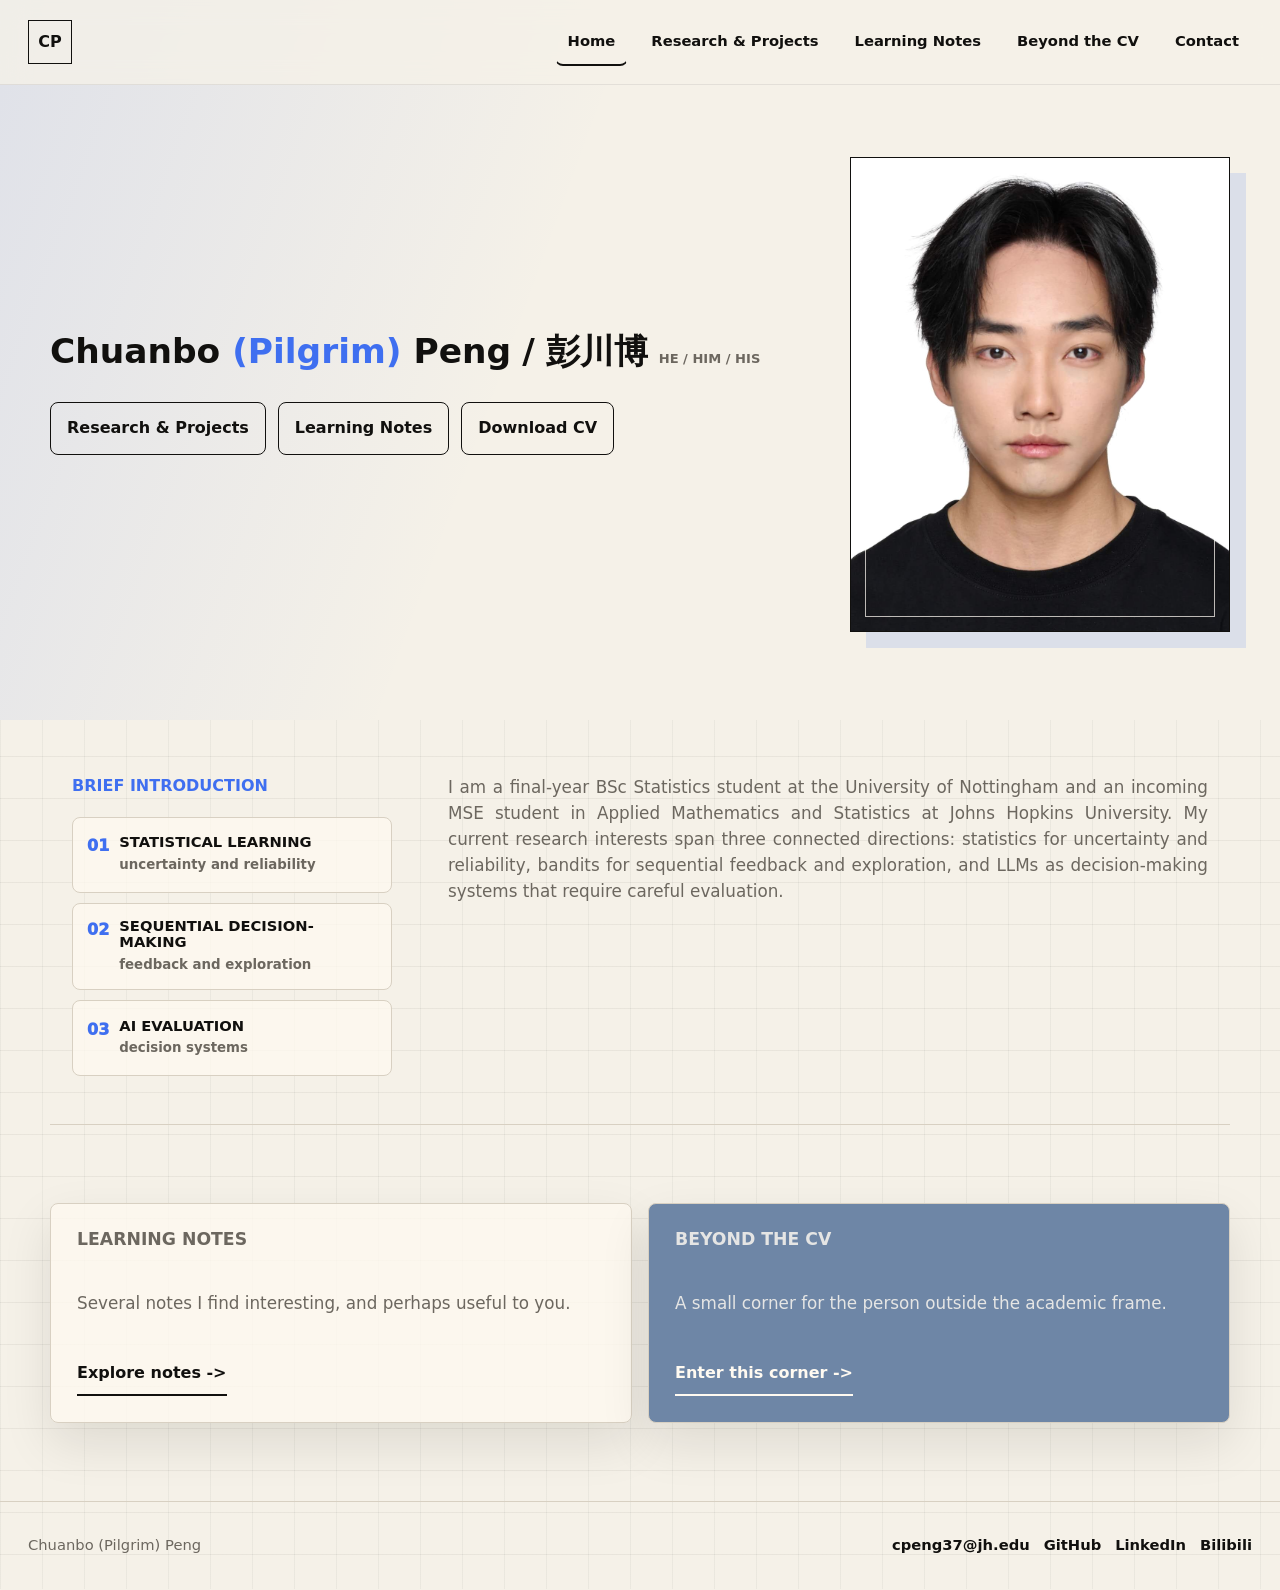
==== index.html @ 0b596acb "Remove Chinese copy and add visitor tracking" ====
<!doctype html>
<html lang="en">
  <head>
    <meta charset="utf-8" />
    <meta name="viewport" content="width=device-width, initial-scale=1" />
    <meta
      name="description"
      content="Chuanbo (Pilgrim) Peng. Statistics, sequential decision-making, and AI evaluation."
    />
    <title>Chuanbo (Pilgrim) Peng</title>
    <link rel="stylesheet" href="styles.css" />
  </head>
  <body data-page="home">
    <header class="site-header">
      <a class="brand" href="index.html" aria-label="Chuanbo Peng home">
        <span>CP</span>
      </a>
      <button class="nav-toggle" type="button" aria-label="Open navigation" aria-expanded="false">
        <span></span>
        <span></span>
      </button>
      <nav class="site-nav" aria-label="Primary navigation">
        <a href="index.html" data-nav="home">Home</a>
        <a href="work.html" data-nav="work">Research & Projects</a>
        <a href="notes.html" data-nav="notes">Learning Notes</a>
        <a href="hobbies.html" data-nav="hobbies">Beyond the CV</a>
        <a href="contact.html" data-nav="contact">Contact</a>
      </nav>
    </header>

    <main id="main">
      <section class="home-hero">
        <div class="hero-content reveal">
          <h1 class="name-lockup">
            <span class="latin-name">Chuanbo <span>(Pilgrim)</span> Peng</span>
            <span class="name-divider">/</span>
            <span class="han-inline">彭川博</span>
            <span class="pronouns">he / him / his</span>
          </h1>
          <div class="hero-actions" aria-label="Primary links">
            <a class="button" href="work.html">Research & Projects</a>
            <a class="button" href="notes.html">Learning Notes</a>
            <a class="button" href="assets/cv/Chuanbo_Peng_CV_RA.pdf">Download CV</a>
          </div>
        </div>
        <div class="hero-visual reveal">
          <div class="portrait-frame">
            <img
              class="hero-image"
              src="assets/images/profile-home.jpg"
              alt="Portrait of Chuanbo Peng in a black shirt"
              width="1200"
              height="1200"
            />
          </div>
        </div>
      </section>

      <section class="section intro-grid">
        <div class="section-kicker">Brief introduction</div>
        <div class="intro-copy reveal">
          <p>
            I am a final-year BSc Statistics student at the University of Nottingham and an
            incoming MSE student in Applied Mathematics and Statistics at Johns Hopkins
            University. My current research interests span three connected directions:
            statistics for uncertainty and reliability, bandits for sequential feedback and
            exploration, and LLMs as decision-making systems that require careful evaluation.
          </p>
        </div>
        <div class="intro-topics reveal" aria-label="Core interests">
          <a href="work.html#offline-evaluation">
            <span>01</span>
            <strong>Statistical Learning</strong>
            <small>uncertainty and reliability</small>
          </a>
          <a href="work.html#offline-evaluation">
            <span>02</span>
            <strong>Sequential Decision-Making</strong>
            <small>feedback and exploration</small>
          </a>
          <a href="work.html#llm-exploration">
            <span>03</span>
            <strong>AI Evaluation</strong>
            <small>decision systems</small>
          </a>
        </div>
      </section>

      <section class="section split-callout">
        <div class="callout-panel reveal">
          <p class="section-kicker">Learning Notes</p>
          <p>
            Several notes I find interesting, and perhaps useful to you.
          </p>
          <a class="text-link" href="notes.html">Explore notes -></a>
        </div>
        <div class="callout-panel accent reveal">
          <p class="section-kicker">Beyond the CV</p>
          <p>
            A small corner for the person outside the academic frame.
          </p>
          <a class="text-link" href="hobbies.html">Enter this corner -></a>
        </div>
      </section>
    </main>

    <footer class="site-footer">
      <p>Chuanbo (Pilgrim) Peng</p>
      <div>
        <a href="mailto:cpeng37@jh.edu">cpeng37@jh.edu</a>
        <a href="https://github.com/PilgrimCh" target="_blank" rel="noopener noreferrer">GitHub</a>
        <a
          href="https://www.linkedin.com/in/pilgrim-peng-5b99a8342/"
          target="_blank"
          rel="noopener noreferrer"
          >LinkedIn</a
        >
        <a
          href="https://space.bilibili.com/484920117?spm_id_from=333.1007.0.0"
          target="_blank"
          rel="noopener noreferrer"
          >Bilibili</a
        >
      </div>
    </footer>

    <div
      class="visitor-tracker"
      aria-hidden="true"
      style="position: absolute; width: 1px; height: 1px; overflow: hidden; opacity: 0; pointer-events: none; clip-path: inset(50%);"
    >
      <img
        src="https://mapmyvisitors.com/map.png?d=0L1V6UCyFnitObp8Ny8uoifdr1GIHXOvH-sxGOtzbXs&cl=ffffff"
        alt=""
        width="1"
        height="1"
        style="width: 1px; height: 1px; max-width: 1px;"
      />
    </div>
    <script src="script.js"></script>
  </body>
</html>
---- styles.css ----
:root {
  --ink: #11100e;
  --paper: #f5f1e8;
  --paper-strong: #fffaf1;
  --muted: #6c675f;
  --line: #d8d0c2;
  --accent: #3f6ff0;
  --accent-ink: #ffffff;
  --red: #3f6ff0;
  --blue: #6e86a6;
  --charcoal: #242423;
  --shadow: 0 20px 50px rgba(17, 16, 14, 0.1);
}

* {
  box-sizing: border-box;
}

html {
  scroll-behavior: smooth;
  background: var(--paper);
}

body {
  margin: 0;
  min-width: 320px;
  color: var(--ink);
  background:
    linear-gradient(rgba(17, 16, 14, 0.055) 1px, transparent 1px),
    linear-gradient(90deg, rgba(17, 16, 14, 0.045) 1px, transparent 1px),
    var(--paper);
  background-size: 42px 42px;
  font-family:
    Inter, ui-sans-serif, system-ui, -apple-system, BlinkMacSystemFont, "Segoe UI", sans-serif;
  font-size: 16px;
  line-height: 1.55;
  letter-spacing: 0;
  overflow-x: hidden;
}

body.nav-lock {
  overflow: hidden;
}

img {
  display: block;
  max-width: 100%;
}

a {
  color: inherit;
  text-decoration: none;
}

a:focus-visible,
button:focus-visible {
  outline: 3px solid var(--blue);
  outline-offset: 4px;
}

.site-header {
  position: fixed;
  top: 0;
  left: 0;
  right: 0;
  z-index: 50;
  display: flex;
  align-items: center;
  justify-content: space-between;
  min-height: 76px;
  padding: 18px 28px;
  color: var(--ink);
  border-bottom: 1px solid rgba(17, 16, 14, 0.08);
  background: rgba(245, 241, 232, 0.78);
  backdrop-filter: blur(14px);
}

.brand {
  display: grid;
  width: 44px;
  height: 44px;
  place-items: center;
  border: 1px solid currentColor;
  font-weight: 800;
}

.site-nav {
  display: flex;
  align-items: center;
  gap: 10px;
  font-size: 0.92rem;
  font-weight: 700;
}

.site-nav a {
  min-height: 44px;
  padding: 11px 12px;
  border: 1px solid transparent;
  border-bottom-width: 2px;
  border-radius: 8px;
  transition:
    transform 180ms ease,
    background 180ms ease,
    color 180ms ease,
    border-color 180ms ease;
}

.site-nav a.is-active {
  border-bottom-color: currentColor;
}

.site-nav a:hover {
  transform: translateY(-2px);
  color: var(--accent-ink);
  border-color: var(--accent);
  background: var(--accent);
}

.site-nav a.is-active:hover {
  border-color: var(--accent);
}

.nav-toggle {
  display: none;
  width: 44px;
  height: 44px;
  flex: 0 0 44px;
  align-items: center;
  justify-content: center;
  flex-direction: column;
  gap: 5px;
  padding: 0;
  border: 1px solid currentColor;
  color: inherit;
  background: transparent;
}

.nav-toggle span {
  display: block;
  width: 18px;
  height: 2px;
  margin: 0;
  background: currentColor;
}

.home-hero {
  position: relative;
  min-height: min(720px, calc(100svh - 120px));
  display: grid;
  grid-template-columns: minmax(0, 1fr) minmax(260px, 380px);
  gap: clamp(28px, 5vw, 76px);
  align-items: center;
  padding: 96px max(28px, calc((100vw - 1180px) / 2)) 28px;
  overflow: hidden;
  color: var(--ink);
  background:
    linear-gradient(110deg, rgba(63, 111, 240, 0.12), transparent 42%),
    var(--paper);
}

.home-hero > *,
.page-hero > * {
  min-width: 0;
}

.hero-image {
  width: 100%;
  height: 100%;
  object-fit: cover;
  object-position: 50% 36%;
  filter: saturate(0.92) contrast(1.02);
}

.hero-content {
  position: relative;
  z-index: 1;
  max-width: 780px;
}

.hero-visual {
  position: relative;
  z-index: 1;
  align-self: center;
  justify-self: end;
}

.portrait-frame {
  position: relative;
  aspect-ratio: 4 / 5;
  overflow: hidden;
  border: 1px solid var(--ink);
  background: var(--paper-strong);
  box-shadow: 16px 16px 0 rgba(63, 111, 240, 0.14);
}

.portrait-frame::before {
  position: absolute;
  inset: 14px;
  z-index: 1;
  pointer-events: none;
  content: "";
  border: 1px solid rgba(255, 250, 241, 0.72);
  mix-blend-mode: screen;
}

.portrait-caption {
  margin: 18px 0 0;
  color: var(--muted);
  font-size: 0.92rem;
  font-weight: 800;
  line-height: 1.25;
  text-transform: uppercase;
  overflow-wrap: anywhere;
}

.eyebrow,
.section-kicker {
  margin: 0 0 16px;
  color: var(--red);
  font-size: 0.82rem;
  font-weight: 800;
  text-transform: uppercase;
}

.hero-content h1,
.page-hero h1,
.hobby-copy h1 {
  margin: 0;
  max-width: 920px;
  font-size: 4.8rem;
  line-height: 0.95;
  letter-spacing: 0;
}

.hero-content h1.name-lockup {
  display: flex;
  flex-wrap: nowrap;
  align-items: baseline;
  justify-content: flex-start;
  gap: 0.18em 0.32em;
  max-width: none;
  font-size: clamp(1.85rem, 2.72vw, 2.15rem);
  line-height: 1.08;
  text-align: left;
  text-align-last: left;
  white-space: nowrap;
}

.latin-name,
.han-inline {
  min-width: 0;
}

.latin-name > span {
  color: var(--accent);
}

.name-divider,
.han-inline {
  color: var(--ink) !important;
  font-size: 1em;
  font-weight: 850;
}

.pronouns {
  color: var(--muted);
  font-size: 0.38em;
  font-weight: 800;
  line-height: 1.1;
  text-transform: uppercase;
  white-space: nowrap;
}

.hero-line {
  max-width: 680px;
  margin: 0 0 8px;
  font-size: clamp(1.2rem, 2vw, 1.45rem);
  font-weight: 650;
  overflow-wrap: anywhere;
}

.hero-note {
  max-width: 640px;
  margin: 18px 0 0;
  color: var(--muted);
  font-size: 1rem;
}

.zh {
  color: var(--muted);
}

.home-hero .zh {
  color: var(--muted);
}

.hobby-hero .zh {
  color: rgba(255, 250, 241, 0.78);
}

.hobby-hero .hobby-copy p {
  color: rgba(255, 250, 241, 0.78);
}

.hero-actions {
  display: flex;
  flex-wrap: wrap;
  gap: 12px;
  margin-top: 32px;
}

.button {
  display: inline-flex;
  align-items: center;
  justify-content: center;
  min-height: 48px;
  padding: 13px 16px;
  border: 1px solid currentColor;
  border-radius: 8px;
  color: var(--ink);
  background: transparent;
  font-weight: 800;
  transition:
    transform 180ms ease,
    background 180ms ease,
    color 180ms ease,
    border-color 180ms ease;
}

.button:hover {
  transform: translateY(-2px);
  color: var(--accent-ink);
  border-color: var(--accent);
  background: var(--accent);
}

.button.primary {
  color: var(--accent-ink);
  border-color: var(--accent);
  background: var(--accent);
}

.memory-stack,
.hero-status {
  display: grid;
  gap: 8px;
  max-width: 520px;
  margin-top: 34px;
  color: var(--muted);
  font-size: 0.92rem;
  font-weight: 700;
}

.memory-stack span,
.hero-status span {
  padding: 10px 0;
  border-top: 1px solid var(--line);
}

.memory-stack {
  grid-template-columns: repeat(3, minmax(0, 1fr));
  max-width: 680px;
  gap: 10px;
}

.memory-stack span {
  min-height: 76px;
  display: flex;
  align-items: flex-end;
  color: var(--ink);
  border: 1px solid var(--line);
  background: rgba(255, 250, 241, 0.56);
  padding: 12px;
}

.section {
  width: min(1180px, calc(100% - 40px));
  margin: 0 auto;
  padding: 78px 0;
}

.intro-grid {
  display: grid;
  grid-template-columns: minmax(260px, 320px) minmax(0, 760px);
  grid-template-areas:
    "intro-kicker intro-copy"
    "intro-topics intro-copy";
  justify-content: center;
  gap: 18px 56px;
  padding-top: 54px;
  padding-bottom: 48px;
  border-bottom: 1px solid var(--line);
}

.intro-grid > .section-kicker,
.question-lab > .section-kicker {
  margin-bottom: 0;
}

.intro-grid > .section-kicker {
  grid-area: intro-kicker;
  font-size: 1rem;
  white-space: nowrap;
}

.home-map {
  display: grid;
  grid-template-columns: minmax(0, 1.2fr) minmax(220px, 0.8fr) minmax(220px, 0.8fr);
  gap: 16px;
  padding-top: 44px;
}

.map-card {
  min-height: 260px;
  padding: 24px;
  border: 1px solid var(--line);
  border-radius: 8px;
  background: rgba(255, 250, 241, 0.76);
  box-shadow: var(--shadow);
}

.map-card.primary {
  color: var(--paper-strong);
  background: var(--ink);
}

.map-card.primary .section-kicker,
.map-card.primary p {
  color: rgba(255, 250, 241, 0.76);
}

.map-card.visual {
  background:
    linear-gradient(135deg, rgba(63, 111, 240, 0.9), rgba(110, 134, 166, 0.76)),
    var(--accent);
}

.map-card span {
  display: inline-block;
  margin-bottom: 46px;
  color: var(--accent);
  font-size: 0.82rem;
  font-weight: 900;
  text-transform: uppercase;
}

.map-card.visual span,
.map-card.visual h3,
.map-card.visual p {
  color: var(--paper-strong);
}

.map-card h2,
.map-card h3 {
  margin: 0 0 16px;
  line-height: 1.08;
}

.map-card h2 {
  max-width: 640px;
  font-size: 2.15rem;
}

.map-card h3 {
  font-size: 1.55rem;
}

.map-card p {
  color: var(--muted);
}

.pillars {
  padding-top: 28px;
}

.intro-copy h2,
.callout-panel h2 {
  margin: 0 0 18px;
  max-width: 760px;
  font-size: 2.7rem;
  line-height: 1.05;
  letter-spacing: 0;
}

.intro-copy p,
.callout-panel p,
.page-hero p,
.hobby-copy p {
  max-width: 760px;
  color: var(--muted);
  font-size: 1.05rem;
}

.intro-copy p {
  hyphens: auto;
  text-align: justify;
  text-justify: inter-word;
}

.intro-copy {
  grid-area: intro-copy;
}

.intro-copy p:first-child {
  margin-top: 0;
}

.intro-copy p:last-child {
  margin-bottom: 0;
}

.intro-topics {
  grid-area: intro-topics;
  display: grid;
  grid-template-columns: 1fr;
  gap: 10px;
  margin-top: 0;
}

.intro-topics a {
  display: grid;
  grid-template-columns: auto minmax(0, 1fr);
  gap: 4px 10px;
  min-height: 76px;
  align-content: center;
  padding: 14px;
  border: 1px solid var(--line);
  border-radius: 8px;
  background: rgba(255, 250, 241, 0.74);
  transition:
    transform 180ms ease,
    color 180ms ease,
    border-color 180ms ease,
    background 180ms ease;
}

.intro-topics a:hover {
  transform: translateY(-2px);
  color: var(--accent-ink);
  border-color: var(--accent);
  background: var(--accent);
}

.intro-topics span {
  grid-row: span 2;
  color: var(--accent);
  font-weight: 950;
}

.intro-topics a:hover span {
  color: rgba(255, 255, 255, 0.72);
}

.intro-topics strong {
  min-width: 0;
  font-size: 0.92rem;
  line-height: 1.12;
  text-transform: uppercase;
}

.intro-topics small {
  color: var(--muted);
  font-weight: 850;
}

.intro-topics a:hover small {
  color: rgba(255, 255, 255, 0.78);
}

.pillars,
.note-grid,
.hobby-grid,
.contact-grid {
  display: grid;
  grid-template-columns: repeat(3, minmax(0, 1fr));
  gap: 16px;
}

.pillar-card,
.note-card,
.hobby-card,
.contact-card,
.work-card,
.callout-panel {
  border: 1px solid var(--line);
  border-radius: 8px;
  background: rgba(255, 250, 241, 0.76);
  box-shadow: var(--shadow);
}

.pillar-card,
.note-card,
.hobby-card,
.contact-card {
  min-height: 220px;
  padding: 22px;
}

.card-index {
  display: block;
  margin-bottom: 34px;
  color: var(--red);
  font-weight: 900;
}

.pillar-card h2,
.note-card h2,
.hobby-card h2,
.contact-card h2 {
  margin: 0 0 14px;
  font-size: 1.4rem;
  line-height: 1.15;
}

.pillar-card p,
.note-card p,
.hobby-card p,
.contact-card p,
.work-card p {
  color: var(--muted);
}

.split-callout {
  display: grid;
  grid-template-columns: 1fr 1fr;
  gap: 16px;
}

.callout-panel {
  display: flex;
  flex-direction: column;
  min-height: 220px;
  padding: 26px;
}

.callout-panel .section-kicker {
  margin-bottom: 24px;
  font-size: clamp(1.08rem, 1.35vw, 1.28rem);
  line-height: 1.1;
}

.callout-panel > p:not(.section-kicker) {
  text-align: justify;
  text-justify: inter-word;
  hyphens: auto;
}

.callout-panel > .text-link {
  align-self: flex-start;
  margin-top: auto;
}

.callout-panel.accent {
  background: var(--blue);
  color: var(--paper-strong);
}

.callout-panel.accent .section-kicker,
.callout-panel.accent p {
  color: rgba(255, 250, 241, 0.82);
}

.text-link {
  display: inline-flex;
  min-height: 44px;
  align-items: center;
  margin-top: 8px;
  font-weight: 850;
  border-bottom: 2px solid currentColor;
}

.page-hero {
  min-height: min(690px, calc(100svh - 20px));
  display: grid;
  grid-template-columns: minmax(0, 1fr) 360px;
  gap: 50px;
  align-items: center;
  padding: 136px max(28px, calc((100vw - 1180px) / 2)) 76px;
  border-bottom: 1px solid var(--line);
}

.page-hero h1 {
  color: var(--ink);
}

.page-hero-mark {
  display: grid;
  align-content: center;
  gap: 12px;
  min-height: 360px;
  padding: 24px;
  border: 1px solid var(--ink);
  color: var(--ink);
  background:
    linear-gradient(90deg, transparent 0 50%, rgba(17, 16, 14, 0.08) 50% 100%),
    var(--accent);
  background-size: 34px 34px;
}

.page-hero-mark span {
  font-size: 2.4rem;
  font-weight: 950;
  line-height: 0.95;
}

.question-lab {
  display: grid;
  grid-template-columns: 220px repeat(3, minmax(0, 1fr));
  gap: 16px;
  align-items: stretch;
  padding-bottom: 0;
}

.question-lab > .section-kicker {
  padding-top: 6px;
}

.question-card {
  min-height: 240px;
  padding: 22px;
  border: 1px solid var(--line);
  border-radius: 8px;
  background: rgba(255, 250, 241, 0.76);
  box-shadow: var(--shadow);
}

.question-card span {
  display: block;
  margin-bottom: 28px;
  color: var(--accent);
  font-weight: 950;
}

.question-card h2 {
  margin: 0 0 12px;
  font-size: 1.34rem;
  line-height: 1.12;
}

.question-card p {
  color: var(--muted);
}

.research-panel,
.notes-panel,
.contact-signal {
  gap: 14px;
  background:
    linear-gradient(135deg, rgba(255, 250, 241, 0.58), rgba(255, 250, 241, 0.12)),
    var(--accent);
  box-shadow: 14px 14px 0 rgba(110, 134, 166, 0.24);
}

.research-panel div {
  display: grid;
  gap: 7px;
  padding: 16px;
  border: 1px solid rgba(17, 16, 14, 0.28);
  background: rgba(255, 250, 241, 0.82);
}

.research-panel .panel-label,
.contact-signal span {
  color: rgba(17, 16, 14, 0.58);
  font-size: 0.78rem;
  font-weight: 900;
  letter-spacing: 0;
  text-transform: uppercase;
}

.research-panel strong {
  font-size: 1.18rem;
  line-height: 1.15;
  text-transform: uppercase;
}

.contact-signal strong {
  font-size: 1.18rem;
  line-height: 1.15;
}

.notes-panel {
  align-content: stretch;
  background:
    linear-gradient(135deg, rgba(255, 250, 241, 0.68), rgba(255, 250, 241, 0.08)),
    var(--blue);
}

.notes-panel span {
  display: flex;
  align-items: center;
  min-height: 48px;
  padding: 8px 12px;
  border: 1px solid rgba(17, 16, 14, 0.32);
  background: rgba(255, 250, 241, 0.72);
  font-size: 1rem;
  line-height: 1.1;
  text-transform: uppercase;
}

.contact-signal {
  align-content: center;
  background:
    linear-gradient(135deg, rgba(63, 111, 240, 0.12), transparent),
    var(--paper-strong);
}

.work-list {
  display: grid;
  gap: 18px;
  padding-top: 24px;
}

.work-card {
  padding: 26px;
  scroll-margin-top: 96px;
}

@media (min-width: 760px) {
  .work-card {
    display: grid;
    grid-template-columns: minmax(0, 1.05fr) minmax(0, 0.95fr);
    column-gap: 34px;
    align-items: start;
  }

  .work-meta,
  .work-card h2,
  .quote-line,
  .tag-row {
    grid-column: 1 / -1;
  }

  .work-card p {
    margin-top: 0;
  }
}

.work-meta {
  display: flex;
  flex-wrap: wrap;
  gap: 8px;
  margin-bottom: 20px;
  color: var(--red);
  font-size: 0.86rem;
  font-weight: 850;
  text-transform: uppercase;
}

.work-card h2 {
  margin: 0 0 14px;
  max-width: 780px;
  font-size: 2rem;
  line-height: 1.12;
}

.quote-line {
  padding: 14px 0;
  border-top: 1px solid var(--line);
  border-bottom: 1px solid var(--line);
  color: var(--ink) !important;
  font-weight: 750;
}

.tag-row {
  display: flex;
  flex-wrap: wrap;
  gap: 8px;
  margin-top: 18px;
}

.tag-row span,
.note-status {
  display: inline-flex;
  min-height: 34px;
  align-items: center;
  padding: 7px 10px;
  border: 1px solid var(--line);
  border-radius: 8px;
  color: var(--ink);
  background: var(--paper-strong);
  font-size: 0.82rem;
  font-weight: 800;
}

.notes-hero {
  background: linear-gradient(90deg, rgba(63, 111, 240, 0.12), rgba(110, 134, 166, 0.16));
}

.notes-intro {
  display: grid;
  grid-template-columns: 260px minmax(0, 1fr);
  gap: 34px;
  padding-bottom: 24px;
}

.note-grid {
  padding-top: 44px;
}

.notes-intro p {
  max-width: 780px;
  margin: 0;
  color: var(--muted);
  font-size: 1.08rem;
}

.note-card {
  min-height: 235px;
}

.note-card.priority {
  border-color: var(--accent);
  box-shadow: 12px 12px 0 rgba(63, 111, 240, 0.14);
}

.note-status {
  margin-bottom: 8px;
  color: var(--red);
}

.note-source {
  display: block;
  margin-bottom: 24px;
  color: var(--muted);
  font-weight: 850;
}

.hobby-hero {
  min-height: 100svh;
  display: grid;
  grid-template-columns: minmax(320px, 42vw) minmax(0, 1fr);
  align-items: stretch;
  color: var(--paper-strong);
  background: var(--charcoal);
}

.hobby-hero img {
  width: 100%;
  height: 100%;
  min-height: 100svh;
  object-fit: cover;
  object-position: 50% 38%;
}

.hobby-copy {
  display: flex;
  flex-direction: column;
  justify-content: flex-end;
  padding: 136px max(28px, calc((100vw - 1180px) / 2)) 74px 56px;
}

.hobby-copy .eyebrow {
  color: var(--accent);
}

.hobby-grid {
  grid-template-columns: repeat(3, minmax(0, 1fr));
}

.hobby-board {
  display: grid;
  grid-template-columns: minmax(0, 1.25fr) minmax(220px, 0.75fr) minmax(220px, 0.75fr);
  gap: 16px;
}

.hobby-feature,
.sound-card,
.video-card {
  min-height: 290px;
  border: 1px solid var(--line);
  border-radius: 8px;
  box-shadow: var(--shadow);
}

.hobby-feature {
  padding: 26px;
  color: var(--paper-strong);
  background: var(--charcoal);
}

.hobby-feature .section-kicker,
.hobby-feature p {
  color: rgba(255, 250, 241, 0.76);
}

.sound-card,
.video-card {
  position: relative;
  display: grid;
  align-content: end;
  padding: 24px;
  overflow: hidden;
  background: rgba(255, 250, 241, 0.76);
}

.sound-card span {
  position: absolute;
  bottom: 112px;
  width: 16%;
  min-height: 58px;
  border: 1px solid var(--ink);
  background: var(--accent);
}

.sound-card span:nth-child(1) {
  left: 20px;
  height: 88px;
}

.sound-card span:nth-child(2) {
  left: 32%;
  height: 148px;
}

.sound-card span:nth-child(3) {
  left: 54%;
  height: 112px;
}

.sound-card span:nth-child(4) {
  right: 20px;
  height: 178px;
  background: var(--blue);
}

.sound-card strong,
.video-card strong {
  position: relative;
  z-index: 1;
  font-size: 1.55rem;
  line-height: 1.05;
}

.sound-card small,
.video-card small {
  position: relative;
  z-index: 1;
  margin-top: 8px;
  color: var(--muted);
  font-weight: 800;
}

.video-card {
  gap: 12px;
  color: var(--paper-strong);
  background: var(--accent);
}

.video-card div {
  position: absolute;
  left: 20px;
  right: 20px;
  height: 38px;
  border: 1px solid rgba(255, 250, 241, 0.65);
  background: rgba(17, 16, 14, 0.18);
}

.video-card div:nth-child(1) {
  top: 28px;
}

.video-card div:nth-child(2) {
  top: 82px;
}

.video-card div:nth-child(3) {
  top: 136px;
}

.video-card small {
  color: rgba(255, 250, 241, 0.76);
}

.contact-hero {
  min-height: calc(100svh - 76px);
  display: flex;
  align-items: center;
  padding-top: 116px;
  padding-bottom: 72px;
}

.contact-sheet {
  width: 100%;
  padding: clamp(28px, 6vw, 60px);
  border: 1px solid var(--ink);
  border-radius: 8px;
  background: rgba(255, 250, 241, 0.86);
  box-shadow: 14px 14px 0 rgba(63, 111, 240, 0.12);
}

.contact-heading {
  max-width: 760px;
  margin: 0 0 34px;
  color: var(--accent);
  font-size: clamp(1.65rem, 2vw, 1.95rem);
  line-height: 1.1;
  letter-spacing: 0;
  text-transform: uppercase;
  white-space: nowrap;
}

.contact-line {
  display: grid;
  grid-template-columns: 160px minmax(0, 1fr);
  gap: 24px;
  padding: 24px 0;
  border-top: 1px solid var(--line);
}

.contact-line > span {
  color: var(--accent);
  font-size: 0.88rem;
  font-weight: 900;
  text-transform: uppercase;
}

.contact-line > div {
  display: flex;
  flex-wrap: wrap;
  gap: 12px;
}

.contact-links {
  width: 100%;
  display: grid !important;
  grid-template-columns: repeat(4, minmax(0, 1fr));
  gap: 14px;
}

.contact-line a {
  min-height: 44px;
  display: inline-flex;
  align-items: center;
  padding: 9px 13px;
  border: 1px solid var(--line);
  border-radius: 8px;
  background: rgba(255, 250, 241, 0.76);
  font-weight: 850;
  transition:
    transform 180ms ease,
    color 180ms ease,
    border-color 180ms ease,
    background 180ms ease;
}

.contact-line a:hover {
  transform: translateY(-2px);
  color: var(--accent-ink);
  border-color: var(--accent);
  background: var(--accent);
}

.contact-line .icon-link {
  min-height: 84px;
  justify-content: center;
  padding: 0;
}

.icon-link svg {
  width: 30px;
  height: 30px;
  overflow: visible;
}

.icon-link path,
.icon-link rect,
.icon-link circle {
  fill: none;
  stroke: currentColor;
  stroke-width: 1.8;
  stroke-linecap: round;
  stroke-linejoin: round;
}

.icon-link svg path:first-child:last-child {
  fill: currentColor;
  stroke: none;
}

.site-footer {
  display: flex;
  justify-content: space-between;
  gap: 24px;
  padding: 32px 28px;
  border-top: 1px solid var(--line);
  color: var(--muted);
  font-size: 0.92rem;
}

.site-footer p {
  margin: 0;
}

.site-footer div {
  display: flex;
  flex-wrap: wrap;
  gap: 14px;
}

.site-footer a {
  font-weight: 800;
  color: var(--ink);
}

.visitor-tracker {
  position: absolute;
  width: 1px;
  height: 1px;
  overflow: hidden;
  opacity: 0;
  pointer-events: none;
  clip-path: inset(50%);
}

.visitor-tracker img,
.visitor-tracker iframe,
.visitor-tracker canvas,
.visitor-tracker object {
  width: 1px !important;
  height: 1px !important;
  max-width: 1px !important;
}

.reveal {
  opacity: 0;
  transform: translateY(18px);
  transition:
    opacity 600ms ease,
    transform 600ms ease;
}

.reveal.is-visible {
  opacity: 1;
  transform: translateY(0);
}

@media (max-width: 1180px) {
  .hero-content h1.name-lockup {
    flex-wrap: wrap;
    max-width: 640px;
    white-space: normal;
  }

  .pronouns {
    flex-basis: 100%;
    margin-top: 6px;
  }
}

@media (max-width: 980px) {
  .site-header {
    color: var(--ink);
    mix-blend-mode: normal;
    padding: 14px 18px;
  }

  .site-header.nav-open {
    color: var(--paper-strong);
    background: var(--ink);
  }

  .nav-toggle {
    position: relative;
    z-index: 61;
    display: inline-flex;
    margin-left: auto;
  }

  .site-nav {
    position: fixed;
    inset: 0;
    z-index: 60;
    display: flex;
    flex-direction: column;
    align-items: stretch;
    justify-content: flex-start;
    gap: 0;
    width: 100vw;
    height: 100dvh;
    min-height: 100vh;
    padding: 96px 26px 26px;
    overflow-y: auto;
    color: var(--paper-strong);
    background: var(--ink);
    transform: translateX(100%);
    transition: transform 220ms ease;
  }

  .site-nav.is-open {
    transform: translateX(0);
  }

  .site-nav a {
    min-height: 64px;
    display: flex;
    align-items: center;
    border-top: 0;
    border-right: 0;
    border-bottom: 1px solid rgba(255, 250, 241, 0.18);
    border-left: 0;
    border-radius: 0;
    background: var(--ink);
    font-size: 1.5rem;
  }

  .site-nav a:hover {
    transform: none;
  }

  .home-hero {
    grid-template-columns: 1fr;
    min-height: auto;
    padding: 96px 20px 28px;
    gap: 34px;
  }

  .hero-visual {
    order: -1;
    width: min(100%, 330px);
    margin: 0 auto;
    justify-self: center;
  }

  .portrait-frame {
    aspect-ratio: 1 / 1.08;
    box-shadow: 10px 10px 0 rgba(63, 111, 240, 0.14);
  }

  .portrait-caption {
    text-align: center;
  }

  .hero-content h1,
  .page-hero h1,
  .hobby-copy h1 {
    font-size: 3.2rem;
  }

  .hero-content h1.name-lockup {
    flex-wrap: wrap;
    font-size: clamp(1.78rem, 6.6vw, 2.18rem);
    justify-content: flex-start;
    text-align: left;
    text-align-last: left;
    white-space: normal;
  }

  .hero-line {
    font-size: 1.18rem;
  }

  .hero-status {
    margin-top: 34px;
  }

  .pronouns {
    flex-basis: 100%;
    margin-top: 6px;
  }

  .intro-grid,
  .split-callout,
  .page-hero,
  .hobby-hero {
    grid-template-columns: 1fr;
  }

  .section {
    width: min(100% - 32px, 760px);
    padding: 54px 0;
  }

  .intro-grid {
    grid-template-areas:
      "intro-kicker"
      "intro-copy"
      "intro-topics";
    padding-top: 30px;
    padding-bottom: 22px;
  }

  .intro-grid > .section-kicker {
    white-space: normal;
  }

  .pillars {
    padding-top: 18px;
  }

  .intro-grid {
    gap: 30px;
  }

  .intro-copy h2,
  .callout-panel h2 {
    font-size: 2.2rem;
  }

  .pillars,
  .note-grid,
  .hobby-grid,
  .home-map,
  .question-lab,
  .notes-intro,
  .hobby-board {
    grid-template-columns: 1fr;
  }

  .question-lab > .section-kicker {
    padding-top: 0;
  }

  .question-lab {
    padding-bottom: 0;
  }

  .work-list {
    padding-top: 24px;
  }

  .note-grid {
    padding-top: 36px;
  }

  .page-hero {
    min-height: auto;
    gap: 32px;
    padding: 100px 20px 44px;
  }

  .page-hero-mark {
    min-height: 200px;
  }

  .contact-line {
    grid-template-columns: 1fr;
    gap: 12px;
  }

  .hobby-hero img {
    min-height: 40svh;
  }

  .hobby-copy {
    padding: 38px 20px 48px;
  }
}

@media (max-width: 640px) {
  body {
    font-size: 16px;
  }

  .hero-content h1,
  .page-hero h1,
  .hobby-copy h1 {
    font-size: 2.45rem;
  }

  .hero-content h1.name-lockup {
    display: block;
    font-size: clamp(1.86rem, 8.6vw, 2.22rem);
    line-height: 1.05;
  }

  .hero-visual {
    width: min(100%, 285px);
  }

  .portrait-caption {
    font-size: 0.76rem;
    text-transform: none;
  }

  .latin-name,
  .han-inline,
  .pronouns {
    display: block;
    overflow-wrap: anywhere;
  }

  .pronouns {
    margin-top: 8px;
    font-size: 0.34em;
  }

  .name-divider {
    display: none;
  }

  .hero-actions,
  .site-footer,
  .site-footer div {
    flex-direction: column;
    align-items: stretch;
  }

  .hero-status {
    display: none;
  }

  .hero-note {
    display: none;
  }

  .memory-stack {
    grid-template-columns: 1fr;
  }

  .memory-stack span {
    min-height: 52px;
  }

  .button {
    width: 100%;
  }

  .work-card,
  .callout-panel,
  .pillar-card,
  .note-card,
  .hobby-card,
  .map-card,
  .question-card,
  .hobby-feature,
  .sound-card,
  .video-card {
    padding: 18px;
  }

  .map-card,
  .question-card,
  .hobby-feature,
  .sound-card,
  .video-card {
    min-height: 220px;
  }

  .note-card,
  .pillar-card,
  .hobby-card {
    min-height: 205px;
  }

  .work-card h2 {
    font-size: 1.55rem;
  }

  .intro-topics {
    grid-template-columns: 1fr;
  }
}

@media (prefers-reduced-motion: reduce) {
  *,
  *::before,
  *::after {
    scroll-behavior: auto !important;
    animation-duration: 0.01ms !important;
    animation-iteration-count: 1 !important;
    transition-duration: 0.01ms !important;
  }
}
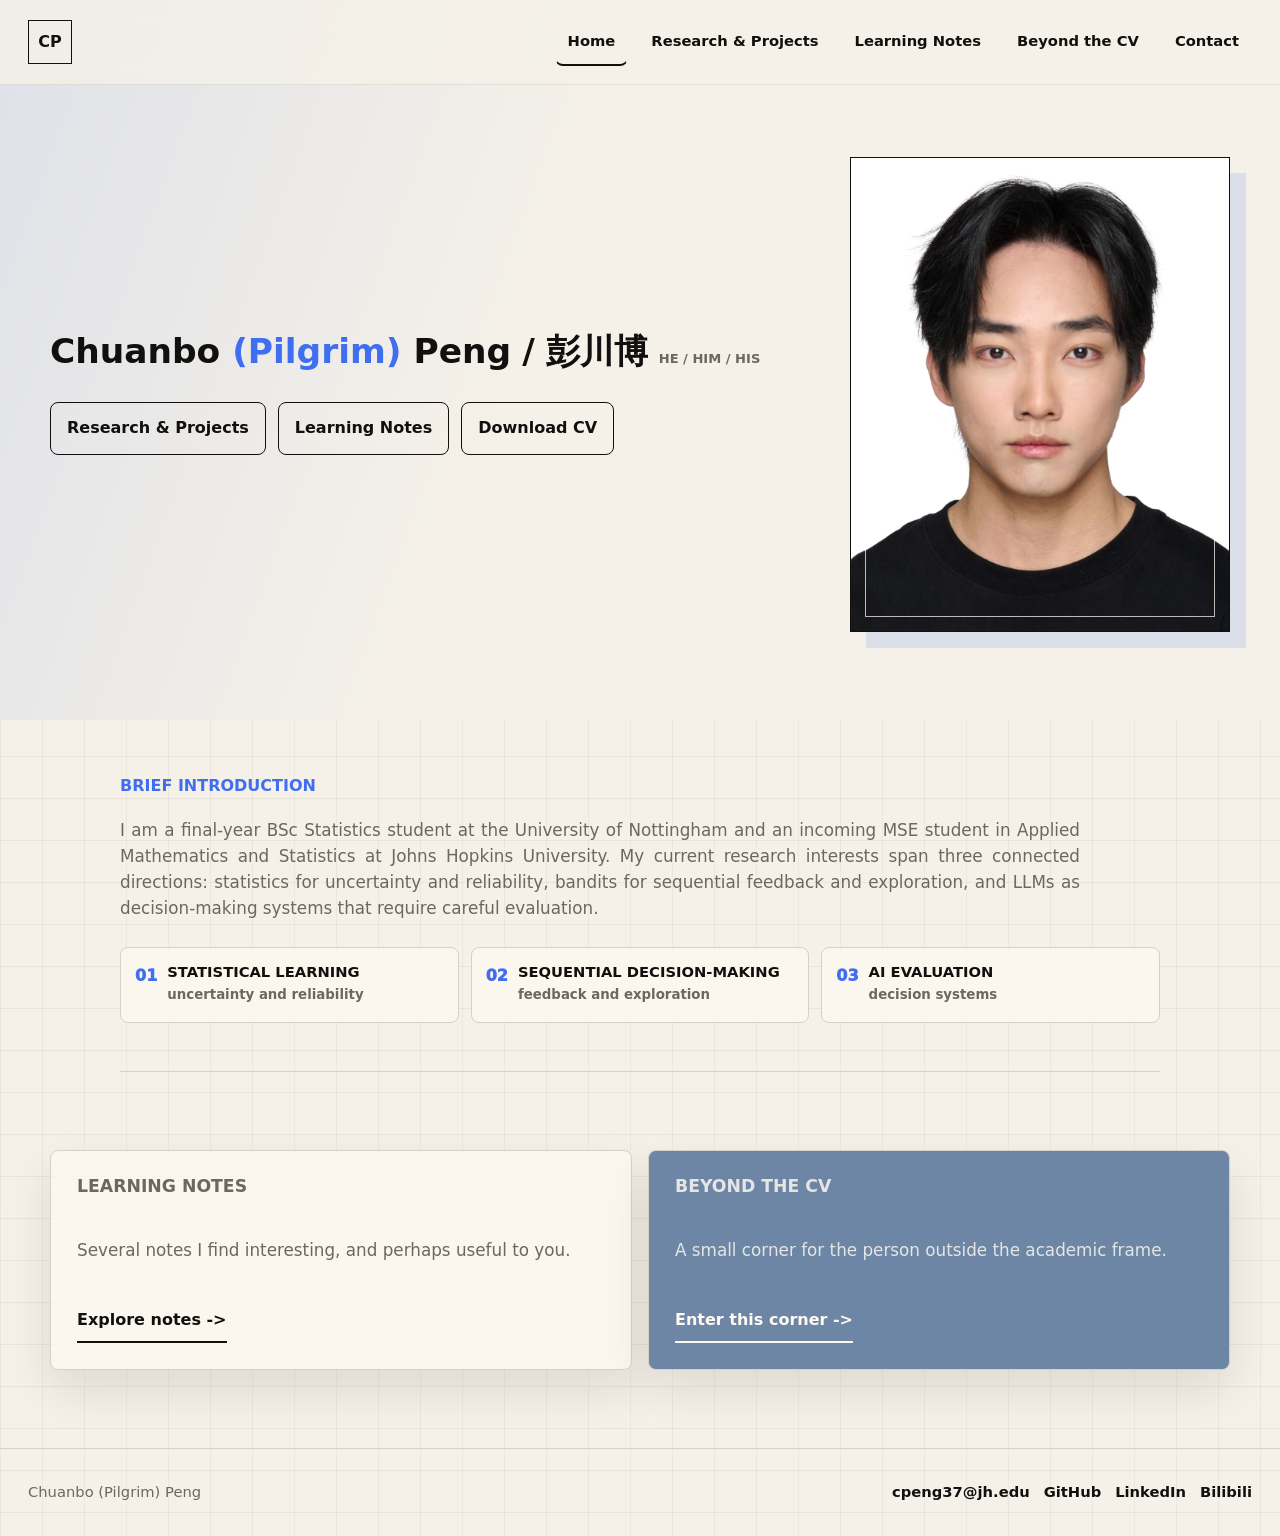
==== commit 4355cc16: "Publish current website version" ====
--- a/index.html
+++ b/index.html
@@ -8,7 +8,7 @@
       content="Chuanbo (Pilgrim) Peng. Statistics, sequential decision-making, and AI evaluation."
     />
     <title>Chuanbo (Pilgrim) Peng</title>
-    <link rel="stylesheet" href="styles.css" />
+    <link rel="stylesheet" href="styles.css?v=20260519-cursorfix" />
   </head>
   <body data-page="home">
     <header class="site-header">
@@ -40,7 +40,13 @@
           <div class="hero-actions" aria-label="Primary links">
             <a class="button" href="work.html">Research & Projects</a>
             <a class="button" href="notes.html">Learning Notes</a>
-            <a class="button" href="assets/cv/Chuanbo_Peng_CV_RA.pdf">Download CV</a>
+            <a
+              class="button"
+              href="https://drive.google.com/uc?export=download&id=1l9EWPBOtSnb8LkavENVm3x-Zjy_z17Vj"
+              target="_blank"
+              rel="noopener noreferrer"
+              >Download CV</a
+            >
           </div>
         </div>
         <div class="hero-visual reveal">
@@ -124,19 +130,6 @@
       </div>
     </footer>
 
-    <div
-      class="visitor-tracker"
-      aria-hidden="true"
-      style="position: absolute; width: 1px; height: 1px; overflow: hidden; opacity: 0; pointer-events: none; clip-path: inset(50%);"
-    >
-      <img
-        src="https://mapmyvisitors.com/map.png?d=0L1V6UCyFnitObp8Ny8uoifdr1GIHXOvH-sxGOtzbXs&cl=ffffff"
-        alt=""
-        width="1"
-        height="1"
-        style="width: 1px; height: 1px; max-width: 1px;"
-      />
-    </div>
-    <script src="script.js"></script>
+    <script src="script.js?v=20260519-cursorfix"></script>
   </body>
 </html>
--- a/styles.css
+++ b/styles.css
@@ -381,12 +381,13 @@
 
 .intro-grid {
   display: grid;
-  grid-template-columns: minmax(260px, 320px) minmax(0, 760px);
+  grid-template-columns: minmax(0, 1fr);
   grid-template-areas:
-    "intro-kicker intro-copy"
-    "intro-topics intro-copy";
-  justify-content: center;
-  gap: 18px 56px;
+    "intro-kicker"
+    "intro-copy"
+    "intro-topics";
+  gap: 18px;
+  width: min(1040px, calc(100% - 40px));
   padding-top: 54px;
   padding-bottom: 48px;
   border-bottom: 1px solid var(--line);
@@ -492,6 +493,7 @@
 }
 
 .intro-copy p {
+  max-width: 960px;
   hyphens: auto;
   text-align: justify;
   text-justify: inter-word;
@@ -512,9 +514,9 @@
 .intro-topics {
   grid-area: intro-topics;
   display: grid;
-  grid-template-columns: 1fr;
-  gap: 10px;
-  margin-top: 0;
+  grid-template-columns: repeat(3, minmax(0, 1fr));
+  gap: 12px;
+  margin-top: 8px;
 }
 
 .intro-topics a {
@@ -1201,25 +1203,6 @@
 .site-footer a {
   font-weight: 800;
   color: var(--ink);
-}
-
-.visitor-tracker {
-  position: absolute;
-  width: 1px;
-  height: 1px;
-  overflow: hidden;
-  opacity: 0;
-  pointer-events: none;
-  clip-path: inset(50%);
-}
-
-.visitor-tracker img,
-.visitor-tracker iframe,
-.visitor-tracker canvas,
-.visitor-tracker object {
-  width: 1px !important;
-  height: 1px !important;
-  max-width: 1px !important;
 }
 
 .reveal {
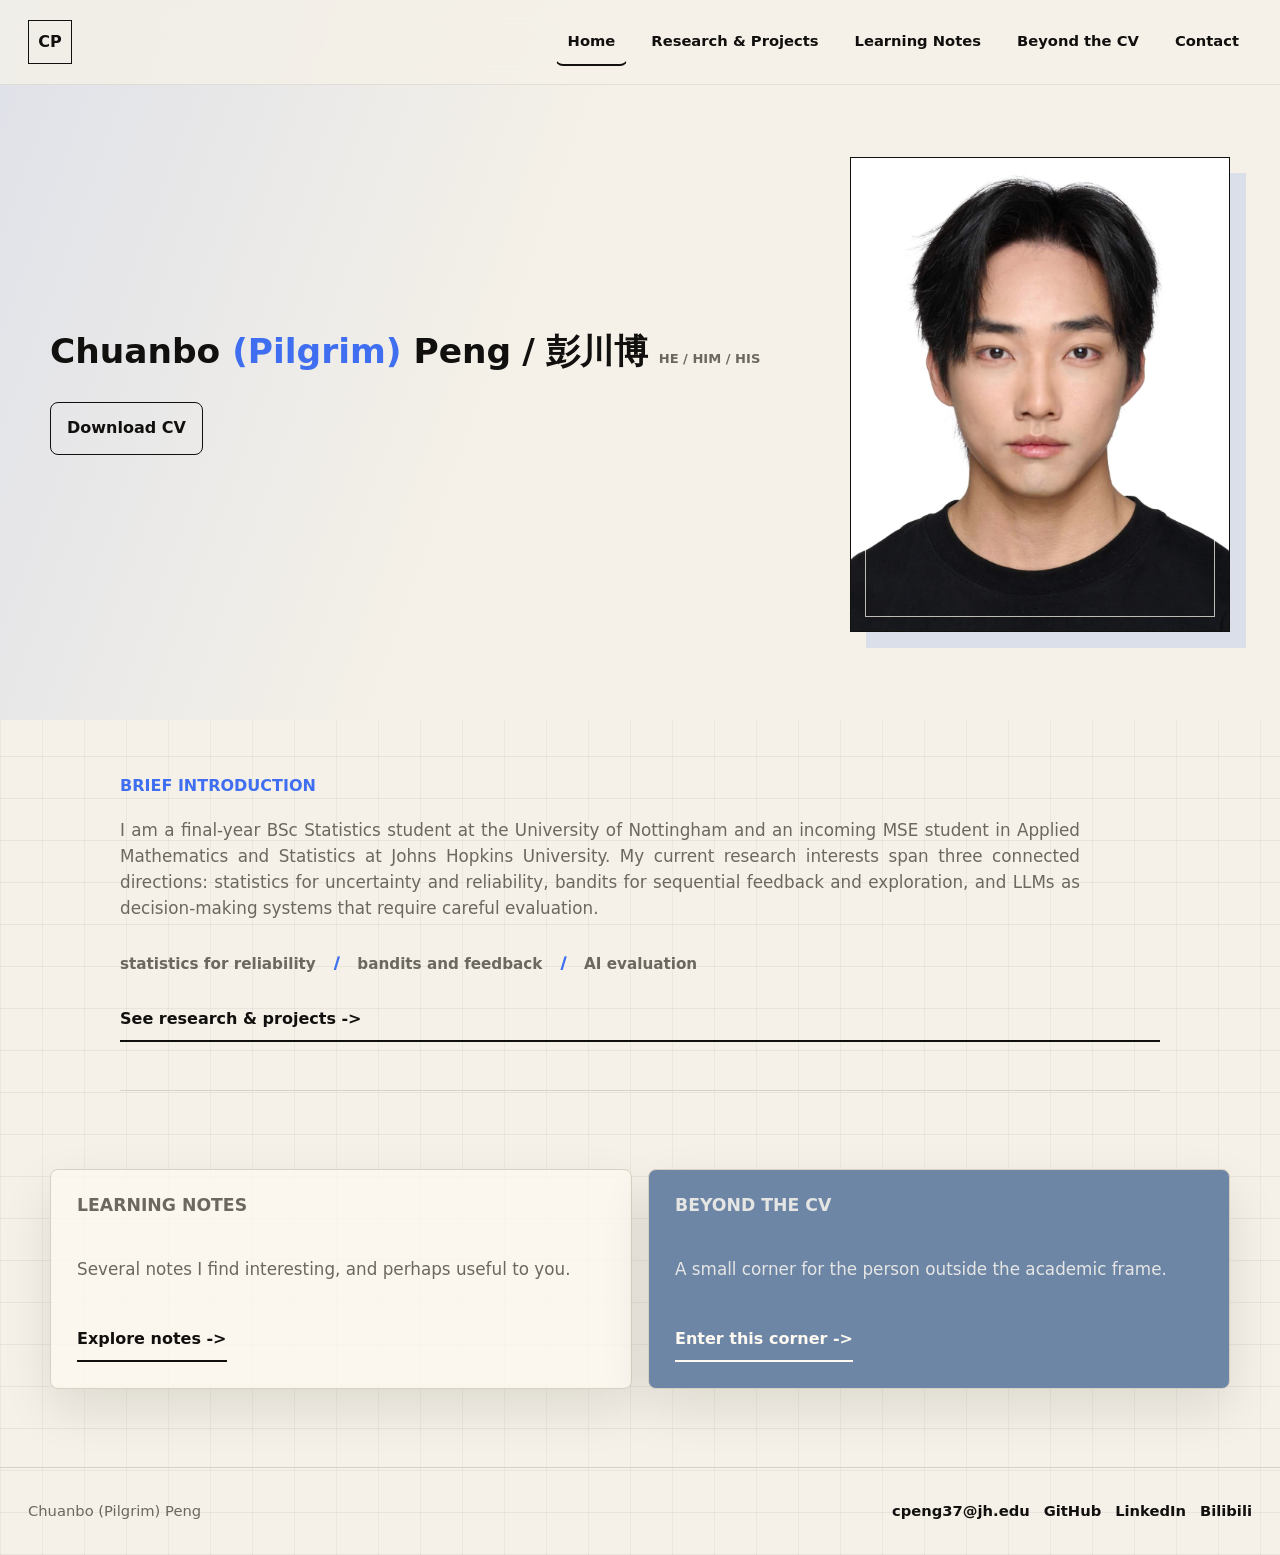
==== commit 2fd44201: "Update research and beyond CV pages" ====
--- a/index.html
+++ b/index.html
@@ -8,7 +8,7 @@
       content="Chuanbo (Pilgrim) Peng. Statistics, sequential decision-making, and AI evaluation."
     />
     <title>Chuanbo (Pilgrim) Peng</title>
-    <link rel="stylesheet" href="styles.css?v=20260519-cursorfix" />
+    <link rel="stylesheet" href="styles.css?v=20260522-home-bandit-trim" />
   </head>
   <body data-page="home">
     <header class="site-header">
@@ -38,8 +38,6 @@
             <span class="pronouns">he / him / his</span>
           </h1>
           <div class="hero-actions" aria-label="Primary links">
-            <a class="button" href="work.html">Research & Projects</a>
-            <a class="button" href="notes.html">Learning Notes</a>
             <a
               class="button"
               href="https://drive.google.com/uc?export=download&id=1l9EWPBOtSnb8LkavENVm3x-Zjy_z17Vj"
@@ -73,22 +71,13 @@
             exploration, and LLMs as decision-making systems that require careful evaluation.
           </p>
         </div>
-        <div class="intro-topics reveal" aria-label="Core interests">
-          <a href="work.html#offline-evaluation">
-            <span>01</span>
-            <strong>Statistical Learning</strong>
-            <small>uncertainty and reliability</small>
-          </a>
-          <a href="work.html#offline-evaluation">
-            <span>02</span>
-            <strong>Sequential Decision-Making</strong>
-            <small>feedback and exploration</small>
-          </a>
-          <a href="work.html#llm-exploration">
-            <span>03</span>
-            <strong>AI Evaluation</strong>
-            <small>decision systems</small>
-          </a>
+        <div class="intro-topics reveal" aria-label="Research orientation">
+          <div class="research-thread" aria-label="Research directions">
+            <span>statistics for reliability</span>
+            <span>bandits and feedback</span>
+            <span>AI evaluation</span>
+          </div>
+          <a class="text-link" href="work.html">See research &amp; projects -&gt;</a>
         </div>
       </section>
 
--- a/styles.css
+++ b/styles.css
@@ -393,8 +393,7 @@
   border-bottom: 1px solid var(--line);
 }
 
-.intro-grid > .section-kicker,
-.question-lab > .section-kicker {
+.intro-grid > .section-kicker {
   margin-bottom: 0;
 }
 
@@ -514,59 +513,28 @@
 .intro-topics {
   grid-area: intro-topics;
   display: grid;
-  grid-template-columns: repeat(3, minmax(0, 1fr));
-  gap: 12px;
-  margin-top: 8px;
-}
-
-.intro-topics a {
-  display: grid;
-  grid-template-columns: auto minmax(0, 1fr);
-  gap: 4px 10px;
-  min-height: 76px;
-  align-content: center;
-  padding: 14px;
-  border: 1px solid var(--line);
-  border-radius: 8px;
-  background: rgba(255, 250, 241, 0.74);
-  transition:
-    transform 180ms ease,
-    color 180ms ease,
-    border-color 180ms ease,
-    background 180ms ease;
-}
-
-.intro-topics a:hover {
-  transform: translateY(-2px);
-  color: var(--accent-ink);
-  border-color: var(--accent);
-  background: var(--accent);
-}
-
-.intro-topics span {
-  grid-row: span 2;
+  gap: 14px;
+  margin-top: 10px;
+}
+
+.research-thread {
+  display: flex;
+  flex-wrap: wrap;
+  gap: 8px 18px;
+  padding-top: 4px;
+}
+
+.research-thread span {
+  color: var(--muted);
+  font-size: 0.95rem;
+  font-weight: 850;
+}
+
+.research-thread span + span::before {
+  content: "/";
+  margin-right: 18px;
   color: var(--accent);
   font-weight: 950;
-}
-
-.intro-topics a:hover span {
-  color: rgba(255, 255, 255, 0.72);
-}
-
-.intro-topics strong {
-  min-width: 0;
-  font-size: 0.92rem;
-  line-height: 1.12;
-  text-transform: uppercase;
-}
-
-.intro-topics small {
-  color: var(--muted);
-  font-weight: 850;
-}
-
-.intro-topics a:hover small {
-  color: rgba(255, 255, 255, 0.78);
 }
 
 .pillars,
@@ -685,6 +653,30 @@
   color: var(--ink);
 }
 
+.work-hero {
+  grid-template-columns: minmax(0, 1fr);
+  min-height: auto;
+  align-items: start;
+  padding-top: 116px;
+  padding-bottom: 34px;
+}
+
+.work-hero .page-hero-copy {
+  max-width: 1180px;
+}
+
+.work-hero h1.work-title {
+  max-width: 1180px;
+  margin-bottom: 18px;
+  color: var(--ink);
+  font-size: 2.125rem;
+  line-height: 1.12;
+}
+
+.work-hero .page-hero-copy p {
+  max-width: 980px;
+}
+
 .page-hero-mark {
   display: grid;
   align-content: center;
@@ -705,45 +697,6 @@
   line-height: 0.95;
 }
 
-.question-lab {
-  display: grid;
-  grid-template-columns: 220px repeat(3, minmax(0, 1fr));
-  gap: 16px;
-  align-items: stretch;
-  padding-bottom: 0;
-}
-
-.question-lab > .section-kicker {
-  padding-top: 6px;
-}
-
-.question-card {
-  min-height: 240px;
-  padding: 22px;
-  border: 1px solid var(--line);
-  border-radius: 8px;
-  background: rgba(255, 250, 241, 0.76);
-  box-shadow: var(--shadow);
-}
-
-.question-card span {
-  display: block;
-  margin-bottom: 28px;
-  color: var(--accent);
-  font-weight: 950;
-}
-
-.question-card h2 {
-  margin: 0 0 12px;
-  font-size: 1.34rem;
-  line-height: 1.12;
-}
-
-.question-card p {
-  color: var(--muted);
-}
-
-.research-panel,
 .notes-panel,
 .contact-signal {
   gap: 14px;
@@ -753,26 +706,11 @@
   box-shadow: 14px 14px 0 rgba(110, 134, 166, 0.24);
 }
 
-.research-panel div {
-  display: grid;
-  gap: 7px;
-  padding: 16px;
-  border: 1px solid rgba(17, 16, 14, 0.28);
-  background: rgba(255, 250, 241, 0.82);
-}
-
-.research-panel .panel-label,
 .contact-signal span {
   color: rgba(17, 16, 14, 0.58);
   font-size: 0.78rem;
   font-weight: 900;
   letter-spacing: 0;
-  text-transform: uppercase;
-}
-
-.research-panel strong {
-  font-size: 1.18rem;
-  line-height: 1.15;
   text-transform: uppercase;
 }
 
@@ -827,7 +765,7 @@
   }
 
   .work-meta,
-  .work-card h2,
+  .work-heading,
   .quote-line,
   .tag-row {
     grid-column: 1 / -1;
@@ -842,18 +780,51 @@
   display: flex;
   flex-wrap: wrap;
   gap: 8px;
-  margin-bottom: 20px;
+  margin-bottom: 16px;
   color: var(--red);
   font-size: 0.86rem;
   font-weight: 850;
   text-transform: uppercase;
 }
 
+.work-heading {
+  display: flex;
+  align-items: flex-start;
+  justify-content: space-between;
+  gap: 24px;
+  margin-bottom: 14px;
+}
+
 .work-card h2 {
-  margin: 0 0 14px;
+  margin: 0;
   max-width: 780px;
-  font-size: 2rem;
+  font-size: 1.76rem;
   line-height: 1.12;
+}
+
+.work-date {
+  flex: 0 0 auto;
+  max-width: 260px;
+  margin-top: 4px;
+  color: var(--muted);
+  font-size: 0.84rem;
+  font-weight: 850;
+  line-height: 1.35;
+  text-align: right;
+  white-space: nowrap;
+}
+
+.work-date-stack {
+  white-space: normal;
+}
+
+.work-date-stack span {
+  display: block;
+}
+
+.work-note-link {
+  grid-column: 1 / -1;
+  justify-self: start;
 }
 
 .quote-line {
@@ -885,6 +856,341 @@
   font-weight: 800;
 }
 
+.branch-mark {
+  background:
+    linear-gradient(135deg, rgba(255, 250, 241, 0.68), rgba(255, 250, 241, 0.1)),
+    var(--blue);
+}
+
+.branch-mark span {
+  display: flex;
+  align-items: center;
+  min-height: 64px;
+  padding: 12px 14px;
+  border: 1px solid rgba(17, 16, 14, 0.3);
+  background: rgba(255, 250, 241, 0.76);
+  font-size: 1.15rem;
+  line-height: 1.12;
+  text-transform: uppercase;
+}
+
+.branch-overview {
+  display: grid;
+  grid-template-columns: 220px minmax(0, 1fr);
+  gap: 28px;
+  align-items: start;
+  padding-bottom: 20px;
+}
+
+.branch-copy h2 {
+  margin: 0 0 16px;
+  max-width: 860px;
+  font-size: 2.35rem;
+  line-height: 1.08;
+}
+
+.branch-copy p {
+  max-width: 920px;
+  color: var(--muted);
+  font-size: 1.05rem;
+}
+
+.branch-grid {
+  display: grid;
+  grid-template-columns: repeat(3, minmax(0, 1fr));
+  gap: 16px;
+  padding-top: 24px;
+}
+
+.branch-card {
+  min-height: 260px;
+  padding: 24px;
+  border: 1px solid var(--line);
+  border-radius: 8px;
+  background: rgba(255, 250, 241, 0.76);
+  box-shadow: var(--shadow);
+}
+
+.branch-card span {
+  display: block;
+  margin-bottom: 34px;
+  color: var(--accent);
+  font-size: 0.82rem;
+  font-weight: 900;
+  text-transform: uppercase;
+}
+
+.branch-card h2 {
+  margin: 0 0 12px;
+  font-size: 1.34rem;
+  line-height: 1.12;
+}
+
+.branch-card p {
+  color: var(--muted);
+}
+
+.branch-links {
+  display: flex;
+  flex-wrap: wrap;
+  gap: 12px;
+  padding-top: 10px;
+}
+
+.branch-links a {
+  display: inline-flex;
+  min-height: 44px;
+  align-items: center;
+  padding: 10px 13px;
+  border: 1px solid var(--line);
+  border-radius: 8px;
+  background: var(--paper-strong);
+  font-weight: 850;
+  transition:
+    transform 180ms ease,
+    color 180ms ease,
+    border-color 180ms ease,
+    background 180ms ease;
+}
+
+.branch-links a:hover {
+  transform: translateY(-2px);
+  color: var(--accent-ink);
+  border-color: var(--accent);
+  background: var(--accent);
+}
+
+.project-hero {
+  min-height: auto;
+  padding-bottom: 58px;
+}
+
+.bandit-page .section {
+  padding: 48px 0;
+}
+
+.bandit-page .project-hero {
+  grid-template-columns: minmax(0, 1fr);
+  gap: 0;
+  padding-top: 112px;
+  padding-bottom: 38px;
+}
+
+.bandit-page .project-hero .page-hero-copy {
+  max-width: 1180px;
+}
+
+.bandit-page .project-hero h1 {
+  max-width: 1180px;
+  font-size: clamp(2.55rem, 4.2vw, 3.35rem);
+  line-height: 1.02;
+  text-align: left;
+  text-align-last: left;
+  white-space: nowrap;
+}
+
+.bandit-page .project-hero h1 span {
+  display: inline;
+}
+
+.bandit-page .project-hero .page-hero-copy > p:not(.eyebrow) {
+  max-width: 1180px;
+}
+
+.bandit-page .project-hero .hero-actions {
+  margin-top: 24px;
+}
+
+.project-summary {
+  display: grid;
+  grid-template-columns: 260px minmax(0, 1fr);
+  gap: 34px;
+}
+
+.bandit-page .project-summary,
+.bandit-page .project-findings {
+  grid-template-columns: minmax(0, 1fr);
+  gap: 12px;
+  max-width: 980px;
+}
+
+.project-copy {
+  max-width: 820px;
+}
+
+.bandit-page .project-copy {
+  max-width: 960px;
+}
+
+.project-copy h2,
+.project-findings h2 {
+  margin: 0 0 14px;
+  font-size: clamp(1.7rem, 2.5vw, 2.55rem);
+  line-height: 1.06;
+}
+
+.project-copy p,
+.finding-stack > p {
+  color: var(--muted);
+  font-size: 1.08rem;
+}
+
+.bandit-page .project-copy p,
+.bandit-page .finding-stack > p {
+  font-size: 1rem;
+}
+
+.bandit-page .project-copy h2,
+.bandit-page .project-findings h2 {
+  max-width: 820px;
+  font-size: clamp(1.55rem, 2.1vw, 2.15rem);
+}
+
+.project-grid,
+.figure-grid {
+  display: grid;
+  grid-template-columns: repeat(3, minmax(0, 1fr));
+  gap: 16px;
+}
+
+.project-card,
+.figure-card {
+  border: 1px solid var(--line);
+  border-radius: 8px;
+  background: rgba(255, 250, 241, 0.76);
+  box-shadow: var(--shadow);
+}
+
+.project-card {
+  min-height: 260px;
+  padding: 24px;
+}
+
+.bandit-page .project-card {
+  min-height: 190px;
+  padding: 20px;
+}
+
+.project-card span {
+  display: block;
+  margin-bottom: 34px;
+  color: var(--accent);
+  font-size: 0.82rem;
+  font-weight: 900;
+  text-transform: uppercase;
+}
+
+.bandit-page .project-card span {
+  margin-bottom: 22px;
+}
+
+.project-card h2 {
+  margin: 0 0 12px;
+  font-size: 1.34rem;
+  line-height: 1.12;
+}
+
+.project-card p {
+  color: var(--muted);
+}
+
+.project-findings {
+  display: grid;
+  grid-template-columns: 260px minmax(0, 1fr);
+  gap: 34px;
+}
+
+.finding-stack {
+  display: grid;
+  gap: 22px;
+}
+
+.bandit-page .finding-stack {
+  gap: 16px;
+}
+
+.metric-strip {
+  display: grid;
+  grid-template-columns: repeat(3, minmax(0, 1fr));
+  gap: 12px;
+}
+
+.metric-strip div {
+  min-height: 132px;
+  padding: 18px;
+  border: 1px solid var(--line);
+  border-radius: 8px;
+  background: var(--paper-strong);
+}
+
+.bandit-page .metric-strip div {
+  display: flex;
+  align-items: center;
+  justify-content: space-between;
+  gap: 16px;
+  min-height: 86px;
+  padding: 14px;
+}
+
+.metric-strip span {
+  display: block;
+  margin-bottom: 28px;
+  color: var(--muted);
+  font-size: 0.82rem;
+  font-weight: 850;
+  text-transform: uppercase;
+}
+
+.bandit-page .metric-strip span {
+  margin-bottom: 0;
+  font-size: 0.76rem;
+  line-height: 1.15;
+}
+
+.metric-strip strong {
+  display: block;
+  color: var(--accent);
+  font-size: 2.15rem;
+  line-height: 1;
+}
+
+.bandit-page .metric-strip strong {
+  flex: 0 0 auto;
+  font-size: clamp(1.6rem, 3vw, 2rem);
+}
+
+.figure-grid {
+  grid-template-columns: repeat(2, minmax(0, 1fr));
+}
+
+.figure-card {
+  overflow: hidden;
+}
+
+.figure-card img {
+  display: block;
+  width: 100%;
+  aspect-ratio: 16 / 10;
+  object-fit: contain;
+  padding: 14px;
+  background: #ffffff;
+}
+
+.figure-card figcaption {
+  min-height: 60px;
+  margin: 0;
+  padding: 14px 16px 16px;
+  border-top: 1px solid var(--line);
+  color: var(--muted);
+  font-size: 0.92rem;
+  font-weight: 750;
+}
+
+.bandit-page .figure-card figcaption {
+  min-height: 54px;
+  padding: 12px 14px;
+}
+
 .notes-hero {
   background: linear-gradient(90deg, rgba(63, 111, 240, 0.12), rgba(110, 134, 166, 0.16));
 }
@@ -1072,6 +1378,404 @@
 
 .video-card small {
   color: rgba(255, 250, 241, 0.76);
+}
+
+.icon-sprite {
+  position: absolute;
+  width: 0;
+  height: 0;
+  overflow: hidden;
+}
+
+.album-hero {
+  padding-top: 132px;
+  padding-bottom: 6px;
+}
+
+.album-hero h1 {
+  max-width: none;
+  margin: 0;
+  font-size: clamp(2.2rem, 3.4vw, 3.2rem);
+  line-height: 1;
+  letter-spacing: 0;
+  white-space: nowrap;
+}
+
+.album-grid {
+  display: grid;
+  grid-template-columns: repeat(4, minmax(0, 1fr));
+  gap: 22px;
+  padding-top: 14px;
+}
+
+.album-card {
+  min-width: 0;
+}
+
+.album-cover-link {
+  display: block;
+  aspect-ratio: 1;
+  border: 1px solid var(--line);
+  border-radius: 8px;
+  overflow: hidden;
+  background: var(--paper-strong);
+  box-shadow: var(--shadow);
+  transition:
+    transform 180ms ease,
+    box-shadow 180ms ease,
+    border-color 180ms ease;
+}
+
+.album-cover-link:hover {
+  transform: translateY(-6px);
+  border-color: var(--accent);
+  box-shadow: 0 22px 46px rgba(17, 16, 14, 0.16);
+}
+
+.album-cover-link img {
+  width: 100%;
+  height: 100%;
+  object-fit: cover;
+}
+
+.album-info {
+  display: grid;
+  grid-template-columns: minmax(0, 1fr) auto;
+  gap: 4px 12px;
+  align-items: end;
+  padding-top: 12px;
+}
+
+.album-info h2 {
+  min-width: 0;
+  margin: 0;
+  font-size: clamp(1rem, 1.5vw, 1.18rem);
+  line-height: 1.12;
+}
+
+.album-info p {
+  min-width: 0;
+  margin: 0;
+  color: var(--muted);
+  font-size: 0.9rem;
+  font-weight: 780;
+  line-height: 1.2;
+}
+
+.album-platforms {
+  grid-row: 1 / span 2;
+  grid-column: 2;
+  display: flex;
+  gap: 6px;
+  align-self: center;
+}
+
+.album-platforms .icon-link {
+  width: 34px;
+  height: 34px;
+  min-height: 34px;
+  display: inline-flex;
+  align-items: center;
+  justify-content: center;
+  padding: 0;
+  border: 1px solid var(--line);
+  border-radius: 8px;
+  background: rgba(255, 250, 241, 0.74);
+  color: var(--ink);
+  transition:
+    transform 180ms ease,
+    color 180ms ease,
+    border-color 180ms ease,
+    background 180ms ease;
+}
+
+.album-platforms .icon-link:hover {
+  transform: translateY(-2px);
+  color: var(--accent-ink);
+  border-color: var(--accent);
+  background: var(--accent);
+}
+
+.album-platforms svg {
+  width: 18px;
+  height: 18px;
+  fill: none;
+  stroke: currentColor;
+  overflow: visible;
+}
+
+.album-platforms svg use {
+  fill: none;
+  stroke: currentColor;
+}
+
+.album-platforms svg path,
+.album-platforms svg circle {
+  fill: none;
+  stroke: currentColor;
+  stroke-width: 1.8;
+  stroke-linecap: round;
+  stroke-linejoin: round;
+}
+
+.album-platforms .icon-link svg path:first-child:last-child {
+  fill: none;
+  stroke: currentColor;
+}
+
+.moments-section {
+  padding-top: 58px;
+}
+
+.moments-heading {
+  display: grid;
+  gap: 12px;
+  margin-bottom: 22px;
+}
+
+.moments-heading h2 {
+  margin: 0;
+  font-size: clamp(2rem, 4vw, 3.15rem);
+  line-height: 1;
+  letter-spacing: 0;
+}
+
+.moments-grid {
+  display: grid;
+  grid-template-columns: repeat(4, minmax(0, 1fr));
+  gap: 18px;
+}
+
+.moment-card {
+  display: grid;
+  gap: 10px;
+  min-width: 0;
+}
+
+.moment-wide {
+  grid-column: span 2;
+}
+
+.moment-image-button {
+  display: block;
+  width: 100%;
+  padding: 0;
+  border: 0;
+  background: transparent;
+  cursor: pointer;
+  text-align: left;
+}
+
+.moment-card img {
+  width: 100%;
+  aspect-ratio: 1.04;
+  object-fit: cover;
+  border: 1px solid var(--line);
+  border-radius: 8px;
+  background: var(--paper-strong);
+  box-shadow: var(--shadow);
+  transition:
+    transform 180ms ease,
+    box-shadow 180ms ease,
+    border-color 180ms ease;
+}
+
+.moment-wide img {
+  aspect-ratio: 16 / 9;
+}
+
+.moment-card:hover img {
+  transform: translateY(-5px);
+  border-color: var(--accent);
+  box-shadow: 0 22px 46px rgba(17, 16, 14, 0.16);
+}
+
+.moment-card h3,
+.moment-card p {
+  margin: 0;
+}
+
+.moment-card h3 {
+  font-size: clamp(1.02rem, 1.45vw, 1.2rem);
+  line-height: 1.1;
+}
+
+.moment-card p {
+  color: var(--muted);
+  font-size: 0.9rem;
+  font-weight: 780;
+  line-height: 1.2;
+}
+
+.lightbox-open {
+  overflow: hidden;
+}
+
+.moment-lightbox[hidden] {
+  display: none;
+}
+
+.moment-lightbox {
+  position: fixed;
+  inset: 0;
+  z-index: 80;
+  display: grid;
+  place-items: center;
+  padding: 24px;
+}
+
+.moment-lightbox-backdrop {
+  position: absolute;
+  inset: 0;
+  border: 0;
+  background: rgba(17, 16, 14, 0.72);
+  cursor: zoom-out;
+}
+
+.moment-lightbox-panel {
+  position: relative;
+  z-index: 1;
+  width: min(1180px, 100%);
+  max-height: calc(100svh - 48px);
+  display: grid;
+  grid-template-rows: minmax(0, 1fr) auto;
+  gap: 12px;
+  margin: 0;
+}
+
+.moment-lightbox-panel img {
+  max-width: 100%;
+  max-height: calc(100svh - 126px);
+  justify-self: center;
+  object-fit: contain;
+  border: 1px solid rgba(255, 250, 241, 0.28);
+  border-radius: 8px;
+  background: var(--ink);
+  box-shadow: 0 26px 70px rgba(0, 0, 0, 0.36);
+}
+
+.moment-lightbox-panel figcaption {
+  display: flex;
+  justify-content: space-between;
+  align-items: center;
+  gap: 14px;
+  color: var(--paper-strong);
+  font-weight: 780;
+}
+
+.moment-lightbox-panel figcaption span {
+  min-width: 0;
+  overflow-wrap: anywhere;
+}
+
+.moment-lightbox-panel figcaption a,
+.moment-lightbox-close {
+  min-height: 44px;
+  display: inline-flex;
+  align-items: center;
+  justify-content: center;
+  border: 1px solid rgba(255, 250, 241, 0.7);
+  border-radius: 8px;
+  background: rgba(255, 250, 241, 0.12);
+  color: var(--paper-strong);
+  text-decoration: none;
+  font-weight: 820;
+  transition:
+    transform 180ms ease,
+    background 180ms ease,
+    color 180ms ease;
+}
+
+.moment-lightbox-panel figcaption a {
+  padding: 0 18px;
+  white-space: nowrap;
+}
+
+.moment-lightbox-close {
+  position: absolute;
+  top: 12px;
+  right: 12px;
+  width: 44px;
+  padding: 0;
+  font-size: 1.8rem;
+  line-height: 1;
+  cursor: pointer;
+}
+
+.moment-lightbox-panel figcaption a:hover,
+.moment-lightbox-close:hover {
+  transform: translateY(-2px);
+  background: var(--paper-strong);
+  color: var(--ink);
+}
+
+.album-detail {
+  padding-top: 126px;
+}
+
+.album-back {
+  margin-bottom: 28px;
+}
+
+.album-detail-layout {
+  display: grid;
+  grid-template-columns: minmax(260px, 420px) minmax(0, 1fr);
+  gap: clamp(28px, 5vw, 70px);
+  align-items: center;
+}
+
+.album-detail-cover {
+  width: 100%;
+  aspect-ratio: 1;
+  object-fit: cover;
+  border: 1px solid var(--line);
+  border-radius: 8px;
+  background: var(--paper-strong);
+  box-shadow: var(--shadow);
+}
+
+.album-detail-copy {
+  min-width: 0;
+}
+
+.album-detail-copy h1 {
+  max-width: 820px;
+  margin: 0;
+  font-size: clamp(2.6rem, 6.2vw, 5.25rem);
+  line-height: 0.95;
+  letter-spacing: 0;
+}
+
+.album-artist {
+  margin: 14px 0 24px;
+  color: var(--accent);
+  font-size: clamp(1.25rem, 2.4vw, 1.9rem);
+  font-weight: 900;
+  line-height: 1.1;
+}
+
+.album-detail-copy > p:not(.eyebrow):not(.album-artist) {
+  max-width: 760px;
+  color: var(--muted);
+  font-size: 1.08rem;
+}
+
+.album-detail-platforms {
+  grid-row: auto;
+  grid-column: auto;
+  gap: 12px;
+  margin-top: 30px;
+}
+
+.album-detail-platforms .icon-link {
+  width: 70px;
+  height: 70px;
+  min-height: 70px;
+}
+
+.album-detail-platforms svg {
+  width: 28px;
+  height: 28px;
 }
 
 .contact-hero {
@@ -1345,7 +2049,8 @@
   .intro-grid,
   .split-callout,
   .page-hero,
-  .hobby-hero {
+  .hobby-hero,
+  .branch-overview {
     grid-template-columns: 1fr;
   }
 
@@ -1381,21 +2086,52 @@
   }
 
   .pillars,
+  .branch-grid,
+  .project-grid,
+  .figure-grid,
   .note-grid,
   .hobby-grid,
   .home-map,
-  .question-lab,
   .notes-intro,
   .hobby-board {
     grid-template-columns: 1fr;
   }
 
-  .question-lab > .section-kicker {
-    padding-top: 0;
-  }
-
-  .question-lab {
-    padding-bottom: 0;
+  .branch-copy h2 {
+    font-size: 2rem;
+  }
+
+  .project-summary,
+  .project-findings {
+    grid-template-columns: 1fr;
+    gap: 16px;
+  }
+
+  .bandit-page .section {
+    padding: 36px 0;
+  }
+
+  .bandit-page .project-hero {
+    gap: 24px;
+    padding-right: 16px;
+    padding-left: 16px;
+    padding-top: 92px;
+    padding-bottom: 28px;
+  }
+
+  .bandit-page .project-hero h1 {
+    max-width: 100%;
+    font-size: clamp(2.05rem, 5.3vw, 3.15rem);
+    white-space: normal;
+  }
+
+  .bandit-page .project-summary,
+  .bandit-page .project-findings {
+    gap: 12px;
+  }
+
+  .metric-strip {
+    grid-template-columns: repeat(3, minmax(0, 1fr));
   }
 
   .work-list {
@@ -1427,6 +2163,49 @@
 
   .hobby-copy {
     padding: 38px 20px 48px;
+  }
+
+  .album-hero {
+    padding-top: 106px;
+    padding-bottom: 4px;
+  }
+
+  .album-hero h1 {
+    font-size: clamp(2rem, 4vw, 2.25rem);
+    white-space: nowrap;
+  }
+
+  .album-grid {
+    grid-template-columns: repeat(2, minmax(0, 1fr));
+    gap: 18px;
+  }
+
+  .moments-grid {
+    grid-template-columns: repeat(2, minmax(0, 1fr));
+  }
+
+  .album-info {
+    grid-template-columns: 1fr;
+    gap: 5px;
+  }
+
+  .album-platforms {
+    grid-row: auto;
+    grid-column: auto;
+    padding-top: 4px;
+  }
+
+  .album-detail {
+    padding-top: 106px;
+  }
+
+  .album-detail-layout {
+    grid-template-columns: 1fr;
+    gap: 26px;
+  }
+
+  .album-detail-cover {
+    width: min(100%, 420px);
   }
 }
 
@@ -1504,16 +2283,16 @@
   .pillar-card,
   .note-card,
   .hobby-card,
+    .map-card,
+    .branch-card,
+    .project-card,
+    .hobby-feature,
+    .sound-card,
+    .video-card {
+    padding: 18px;
+  }
+
   .map-card,
-  .question-card,
-  .hobby-feature,
-  .sound-card,
-  .video-card {
-    padding: 18px;
-  }
-
-  .map-card,
-  .question-card,
   .hobby-feature,
   .sound-card,
   .video-card {
@@ -1522,16 +2301,123 @@
 
   .note-card,
   .pillar-card,
+  .branch-card,
+  .project-card,
   .hobby-card {
     min-height: 205px;
   }
 
+  .bandit-page .project-card {
+    min-height: auto;
+  }
+
+  .bandit-page .metric-strip {
+    gap: 8px;
+  }
+
+  .bandit-page .metric-strip div {
+    min-height: 80px;
+    padding: 12px;
+  }
+
+  .bandit-page .metric-strip span {
+    font-size: 0.68rem;
+  }
+
   .work-card h2 {
-    font-size: 1.55rem;
+    font-size: 1.42rem;
+  }
+
+  .bandit-page .project-hero h1 {
+    font-size: 2.28rem;
+    text-align: left;
+    text-align-last: left;
+  }
+
+  .album-hero h1 {
+    font-size: 2.12rem;
+    white-space: normal;
+  }
+
+  .album-grid {
+    grid-template-columns: 1fr;
+  }
+
+  .moments-section {
+    padding-top: 44px;
+  }
+
+  .moments-heading h2 {
+    font-size: 2rem;
+  }
+
+  .moments-grid {
+    grid-template-columns: 1fr;
+  }
+
+  .moment-wide {
+    grid-column: auto;
+  }
+
+  .moment-lightbox {
+    padding: 14px;
+  }
+
+  .moment-lightbox-panel {
+    max-height: calc(100svh - 28px);
+  }
+
+  .moment-lightbox-panel img {
+    max-height: calc(100svh - 134px);
+  }
+
+  .moment-lightbox-panel figcaption {
+    align-items: stretch;
+    flex-direction: column;
+  }
+
+  .album-info {
+    grid-template-columns: minmax(0, 1fr) auto;
+  }
+
+  .album-platforms {
+    grid-row: 1 / span 2;
+    grid-column: 2;
+    padding-top: 0;
+  }
+
+  .album-detail-copy h1 {
+    font-size: 2.55rem;
+  }
+
+  .album-detail-platforms {
+    grid-row: auto;
+    grid-column: auto;
+  }
+
+  .work-heading {
+    display: grid;
+    gap: 7px;
+  }
+
+  .work-date {
+    max-width: none;
+    margin-top: 0;
+    text-align: left;
+    white-space: normal;
   }
 
   .intro-topics {
     grid-template-columns: 1fr;
+  }
+
+  .research-thread {
+    display: grid;
+    gap: 8px;
+  }
+
+  .research-thread span + span::before {
+    content: none;
   }
 }
 
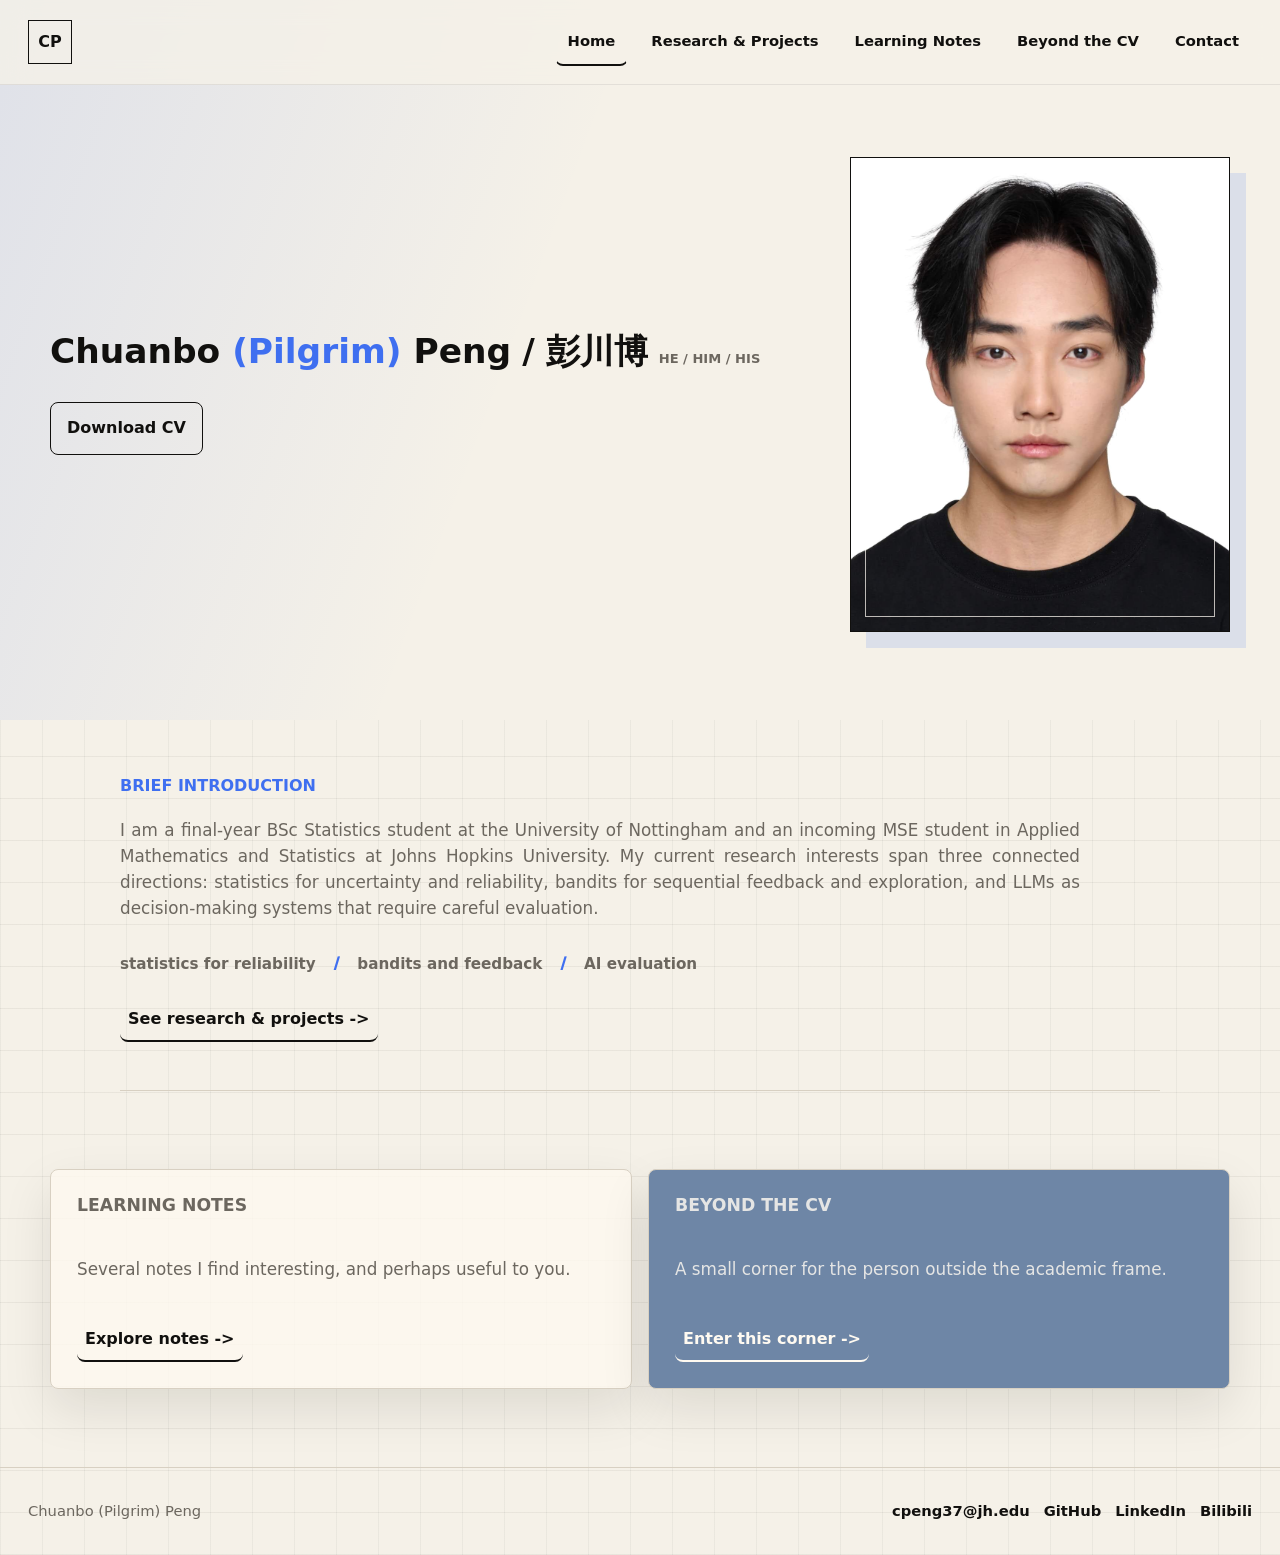
==== commit e78366d9: "Add hover lift to home links" ====
--- a/index.html
+++ b/index.html
@@ -8,7 +8,7 @@
       content="Chuanbo (Pilgrim) Peng. Statistics, sequential decision-making, and AI evaluation."
     />
     <title>Chuanbo (Pilgrim) Peng</title>
-    <link rel="stylesheet" href="styles.css?v=20260522-home-bandit-trim" />
+    <link rel="stylesheet" href="styles.css?v=20260522-home-link-lift" />
   </head>
   <body data-page="home">
     <header class="site-header">
--- a/styles.css
+++ b/styles.css
@@ -639,6 +639,32 @@
   border-bottom: 2px solid currentColor;
 }
 
+body[data-page="home"] .text-link {
+  justify-self: start;
+  padding: 0 8px;
+  border-radius: 8px;
+  transition:
+    transform 180ms ease,
+    background 180ms ease,
+    color 180ms ease,
+    border-color 180ms ease;
+}
+
+body[data-page="home"] .text-link:hover,
+body[data-page="home"] .text-link:focus-visible {
+  transform: translateY(-2px);
+  color: var(--accent-ink);
+  border-color: var(--accent);
+  background: var(--accent);
+}
+
+body[data-page="home"] .callout-panel.accent .text-link:hover,
+body[data-page="home"] .callout-panel.accent .text-link:focus-visible {
+  color: var(--ink);
+  border-color: var(--paper-strong);
+  background: var(--paper-strong);
+}
+
 .page-hero {
   min-height: min(690px, calc(100svh - 20px));
   display: grid;
@@ -825,6 +851,21 @@
 .work-note-link {
   grid-column: 1 / -1;
   justify-self: start;
+  padding: 0 8px;
+  border-radius: 8px;
+  transition:
+    transform 180ms ease,
+    background 180ms ease,
+    color 180ms ease,
+    border-color 180ms ease;
+}
+
+.work-note-link:hover,
+.work-note-link:focus-visible {
+  transform: translateY(-2px);
+  color: var(--accent-ink);
+  border-color: var(--accent);
+  background: var(--accent);
 }
 
 .quote-line {
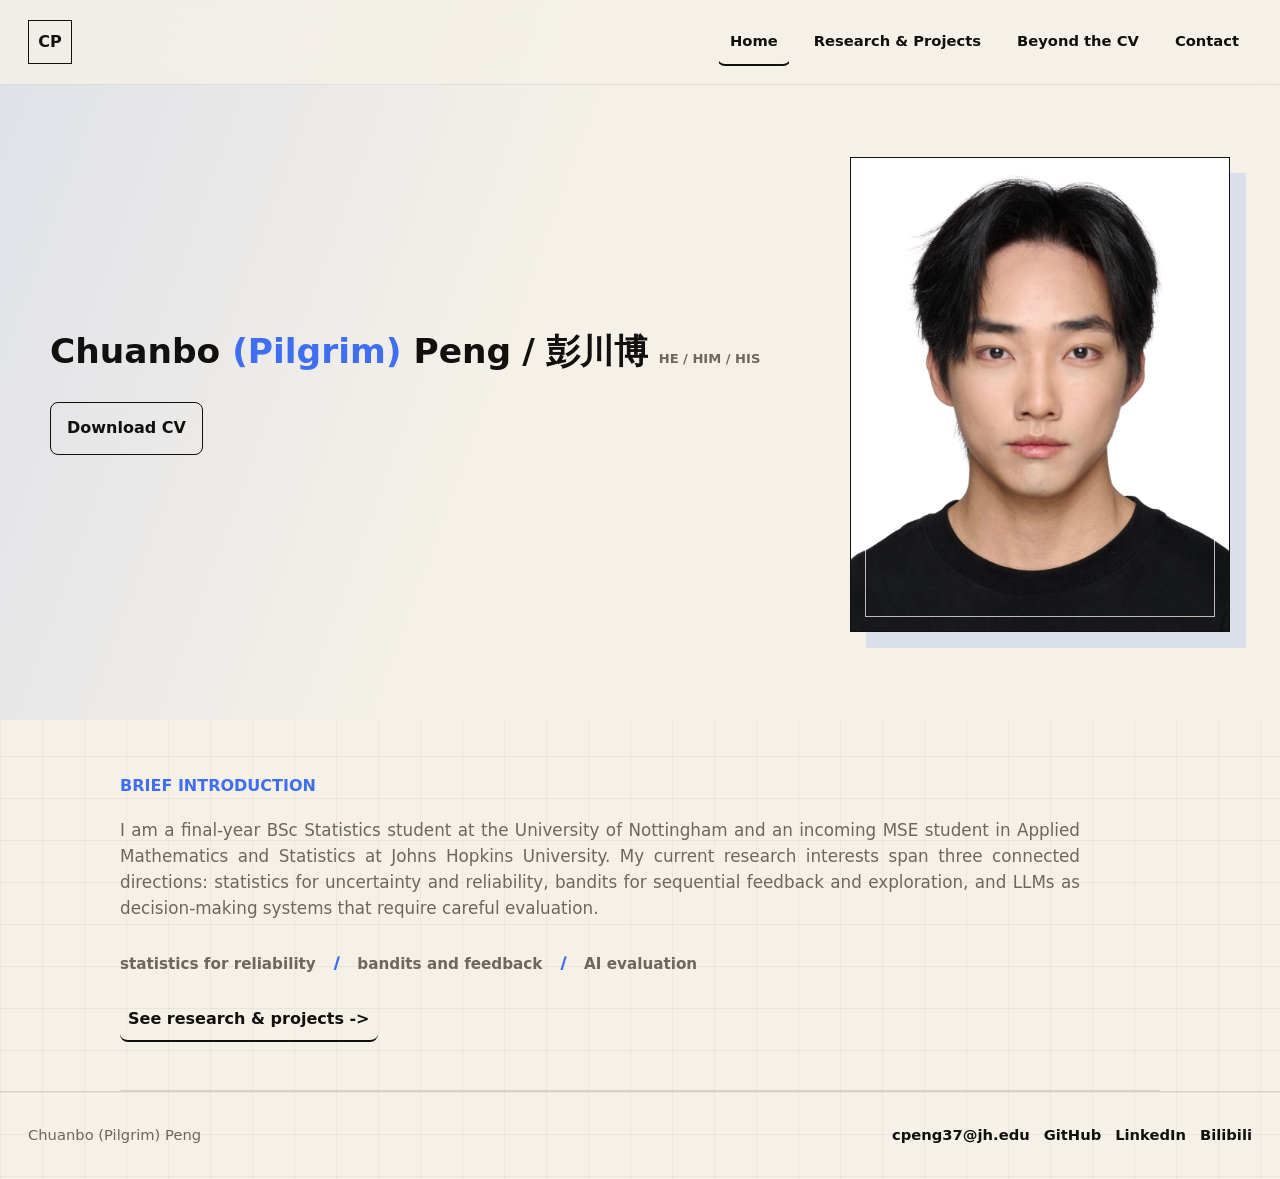
==== commit bb60d26b: "Remove learning notes page" ====
--- a/index.html
+++ b/index.html
@@ -22,7 +22,6 @@
       <nav class="site-nav" aria-label="Primary navigation">
         <a href="index.html" data-nav="home">Home</a>
         <a href="work.html" data-nav="work">Research & Projects</a>
-        <a href="notes.html" data-nav="notes">Learning Notes</a>
         <a href="hobbies.html" data-nav="hobbies">Beyond the CV</a>
         <a href="contact.html" data-nav="contact">Contact</a>
       </nav>
@@ -81,22 +80,6 @@
         </div>
       </section>
 
-      <section class="section split-callout">
-        <div class="callout-panel reveal">
-          <p class="section-kicker">Learning Notes</p>
-          <p>
-            Several notes I find interesting, and perhaps useful to you.
-          </p>
-          <a class="text-link" href="notes.html">Explore notes -></a>
-        </div>
-        <div class="callout-panel accent reveal">
-          <p class="section-kicker">Beyond the CV</p>
-          <p>
-            A small corner for the person outside the academic frame.
-          </p>
-          <a class="text-link" href="hobbies.html">Enter this corner -></a>
-        </div>
-      </section>
     </main>
 
     <footer class="site-footer">
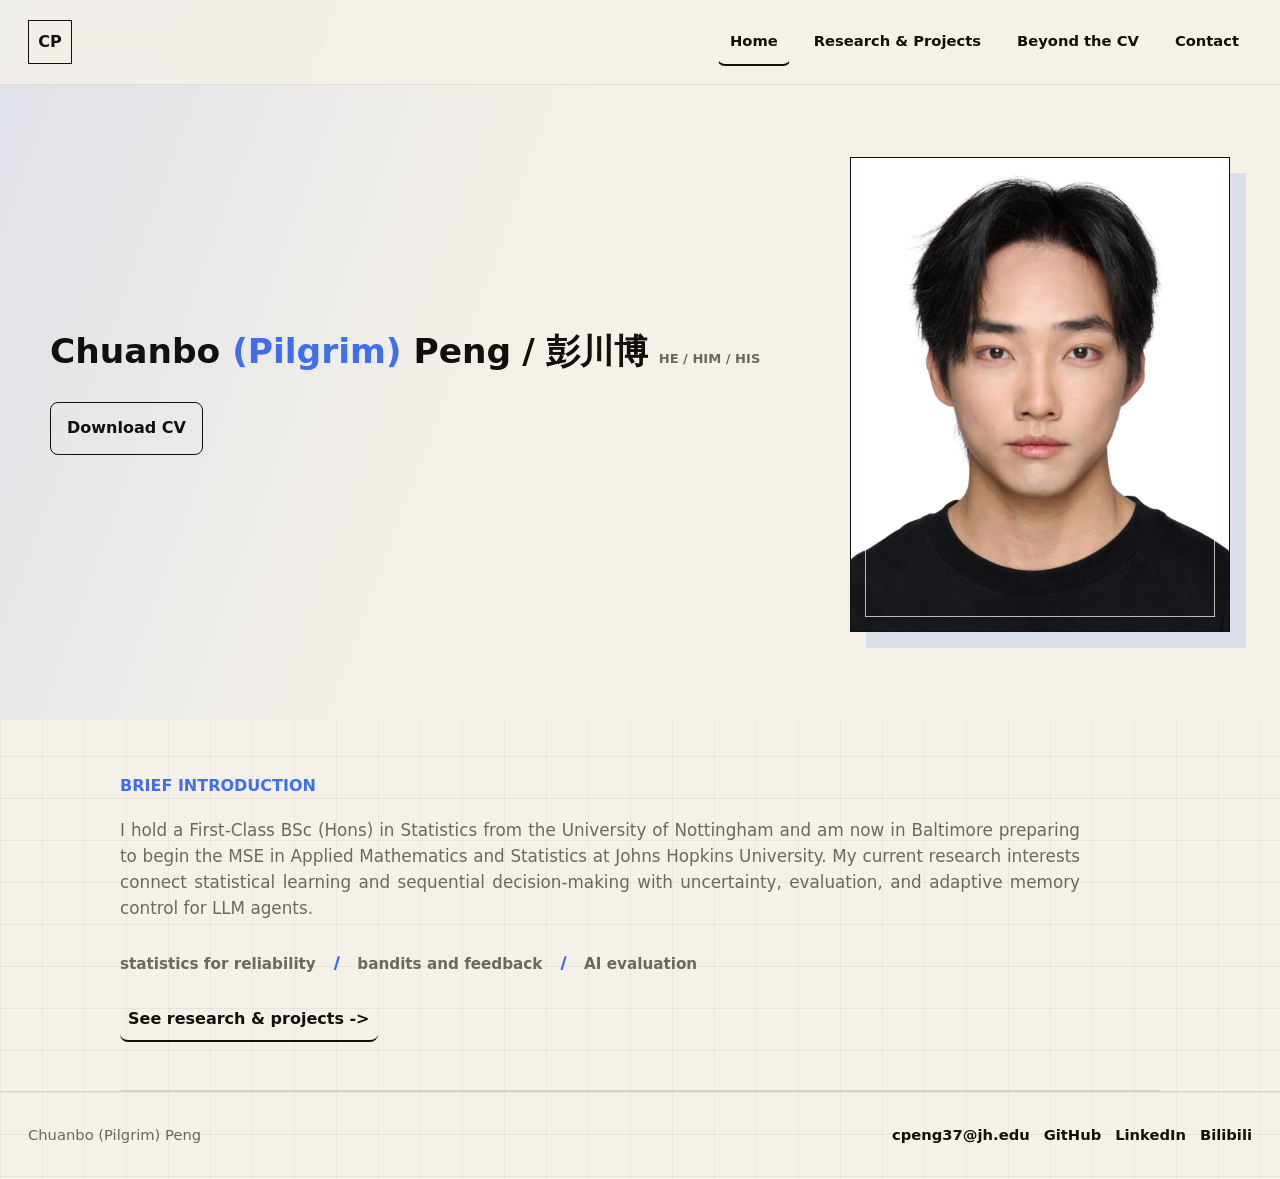
==== commit 0bfaba6d: "Update academic profile and research focus" ====
--- a/index.html
+++ b/index.html
@@ -5,7 +5,7 @@
     <meta name="viewport" content="width=device-width, initial-scale=1" />
     <meta
       name="description"
-      content="Chuanbo (Pilgrim) Peng. Statistics, sequential decision-making, and AI evaluation."
+      content="Chuanbo (Pilgrim) Peng. Statistics, sequential decision-making, and adaptive memory for LLM agents."
     />
     <title>Chuanbo (Pilgrim) Peng</title>
     <link rel="stylesheet" href="styles.css?v=20260522-home-link-lift" />
@@ -63,11 +63,11 @@
         <div class="section-kicker">Brief introduction</div>
         <div class="intro-copy reveal">
           <p>
-            I am a final-year BSc Statistics student at the University of Nottingham and an
-            incoming MSE student in Applied Mathematics and Statistics at Johns Hopkins
-            University. My current research interests span three connected directions:
-            statistics for uncertainty and reliability, bandits for sequential feedback and
-            exploration, and LLMs as decision-making systems that require careful evaluation.
+            I hold a First-Class BSc (Hons) in Statistics from the University of Nottingham and am
+            now in Baltimore preparing to begin the MSE in Applied Mathematics and Statistics at
+            Johns Hopkins University. My current research interests connect statistical learning
+            and sequential decision-making with uncertainty, evaluation, and adaptive memory
+            control for LLM agents.
           </p>
         </div>
         <div class="intro-topics reveal" aria-label="Research orientation">
--- a/styles.css
+++ b/styles.css
@@ -1762,7 +1762,7 @@
   display: grid;
   grid-template-columns: minmax(260px, 420px) minmax(0, 1fr);
   gap: clamp(28px, 5vw, 70px);
-  align-items: center;
+  align-items: start;
 }
 
 .album-detail-cover {
@@ -1787,7 +1787,33 @@
   letter-spacing: 0;
 }
 
+.album-detail-extra {
+  margin-top: 1.5rem;
+  padding-top: 1.5rem;
+  border-top: 1px solid color-mix(in srgb, var(--ink) 16%, transparent);
+}
+
+.album-detail-extra h2 {
+  margin: 0 0 0.65rem;
+  font-size: clamp(1.35rem, 2.4vw, 2rem);
+  line-height: 1;
+  letter-spacing: 0;
+}
+
+.album-detail-extra p {
+  max-width: 760px;
+  margin: 0;
+  color: var(--muted);
+  font-size: 1.08rem;
+}
+
 .album-artist {
+  display: flex;
+  flex-wrap: wrap;
+  align-items: baseline;
+  justify-content: space-between;
+  gap: 10px 24px;
+  max-width: 760px;
   margin: 14px 0 24px;
   color: var(--accent);
   font-size: clamp(1.25rem, 2.4vw, 1.9rem);
@@ -1795,10 +1821,58 @@
   line-height: 1.1;
 }
 
-.album-detail-copy > p:not(.eyebrow):not(.album-artist) {
+.album-artist-tagline {
+  margin-left: auto;
+  color: var(--muted);
+  font-size: clamp(0.9rem, 1.5vw, 1.05rem);
+  font-weight: 800;
+  font-style: italic;
+  text-align: right;
+  white-space: nowrap;
+}
+
+.album-artist-tagline::before {
+  content: "“";
+}
+
+.album-artist-tagline::after {
+  content: "”";
+}
+
+.album-detail-copy > p:not(.eyebrow):not(.album-artist),
+.album-description p {
   max-width: 760px;
   color: var(--muted);
   font-size: 1.08rem;
+}
+
+.album-description p {
+  margin: 0 0 1rem;
+}
+
+.album-description p:last-child {
+  margin-bottom: 0;
+}
+
+.album-description {
+  transition:
+    opacity 160ms ease,
+    transform 160ms ease;
+}
+
+.album-description.is-switching {
+  opacity: 0;
+  transform: translateY(4px);
+}
+
+.album-translate-button {
+  margin-top: 1.35rem;
+}
+
+.album-translate-button[aria-pressed="true"] {
+  color: var(--accent-ink);
+  border-color: var(--accent);
+  background: var(--accent);
 }
 
 .album-detail-platforms {
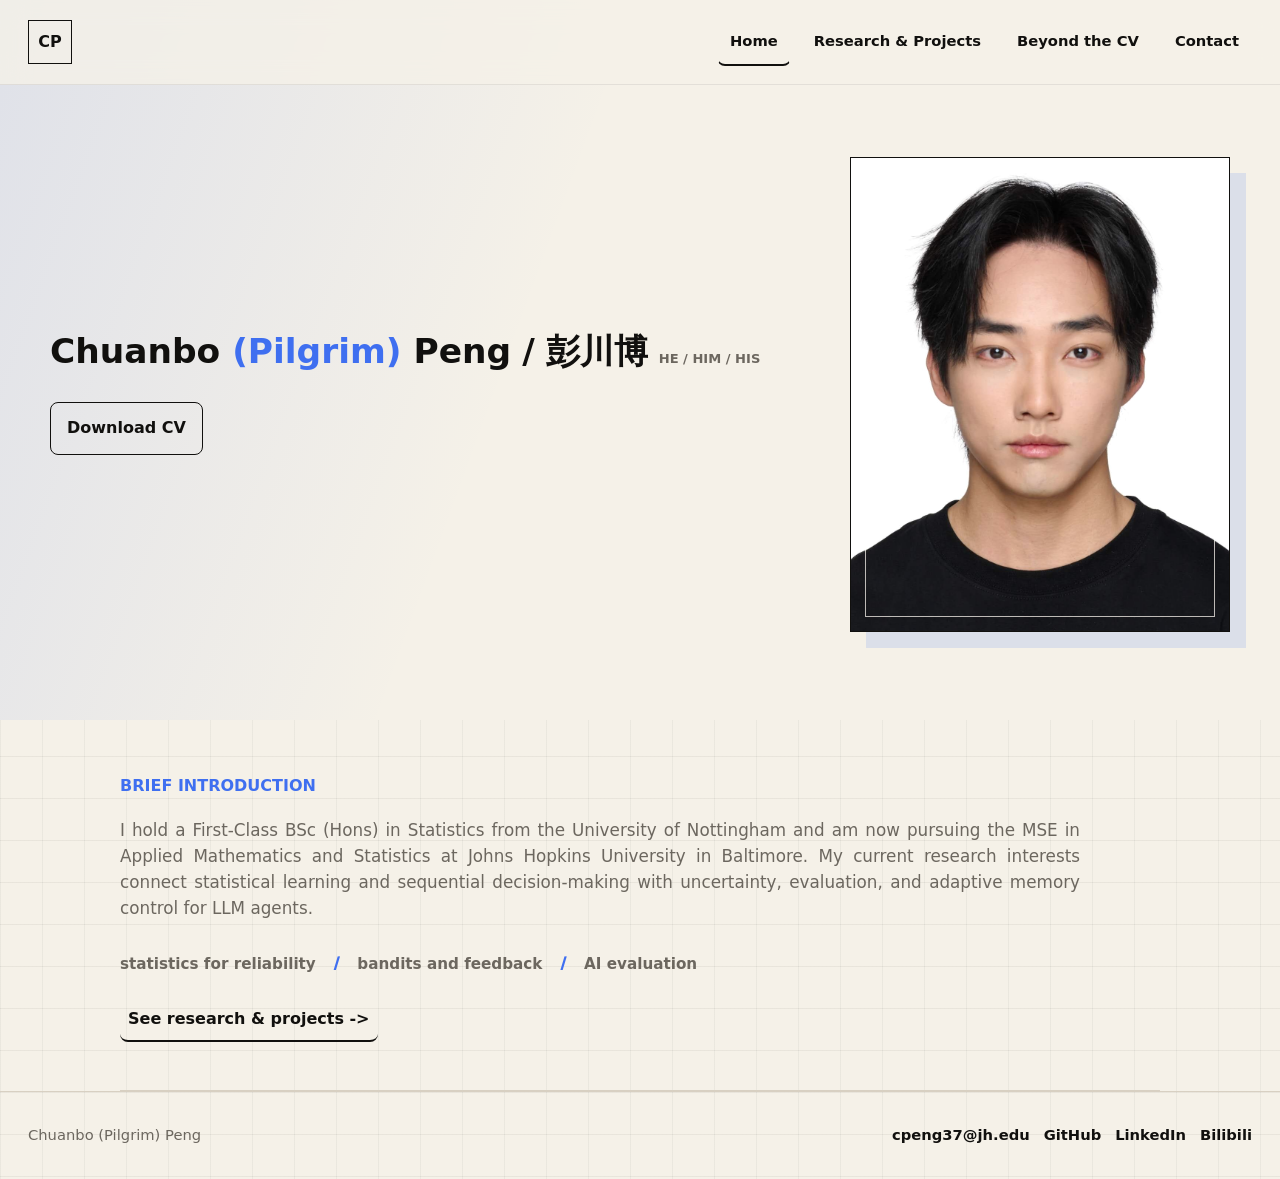
==== commit 0b5865b8: "Refresh profile and SUSTech research" ====
--- a/index.html
+++ b/index.html
@@ -64,8 +64,8 @@
         <div class="intro-copy reveal">
           <p>
             I hold a First-Class BSc (Hons) in Statistics from the University of Nottingham and am
-            now in Baltimore preparing to begin the MSE in Applied Mathematics and Statistics at
-            Johns Hopkins University. My current research interests connect statistical learning
+            now pursuing the MSE in Applied Mathematics and Statistics at Johns Hopkins University
+            in Baltimore. My current research interests connect statistical learning
             and sequential decision-making with uncertainty, evaluation, and adaptive memory
             control for LLM agents.
           </p>
--- a/styles.css
+++ b/styles.css
@@ -1433,7 +1433,7 @@
   padding-bottom: 6px;
 }
 
-.album-hero h1 {
+.album-hero h2 {
   max-width: none;
   margin: 0;
   font-size: clamp(2.2rem, 3.4vw, 3.2rem);
@@ -1574,7 +1574,7 @@
   margin-bottom: 22px;
 }
 
-.moments-heading h2 {
+.moments-heading h1 {
   margin: 0;
   font-size: clamp(2rem, 4vw, 3.15rem);
   line-height: 1;
@@ -1584,6 +1584,7 @@
 .moments-grid {
   display: grid;
   grid-template-columns: repeat(4, minmax(0, 1fr));
+  grid-auto-flow: dense;
   gap: 18px;
 }
 
@@ -2285,7 +2286,7 @@
     padding-bottom: 4px;
   }
 
-  .album-hero h1 {
+  .album-hero h2 {
     font-size: clamp(2rem, 4vw, 2.25rem);
     white-space: nowrap;
   }
@@ -2449,7 +2450,7 @@
     text-align-last: left;
   }
 
-  .album-hero h1 {
+  .album-hero h2 {
     font-size: 2.12rem;
     white-space: normal;
   }
@@ -2462,7 +2463,7 @@
     padding-top: 44px;
   }
 
-  .moments-heading h2 {
+  .moments-heading h1 {
     font-size: 2rem;
   }
 
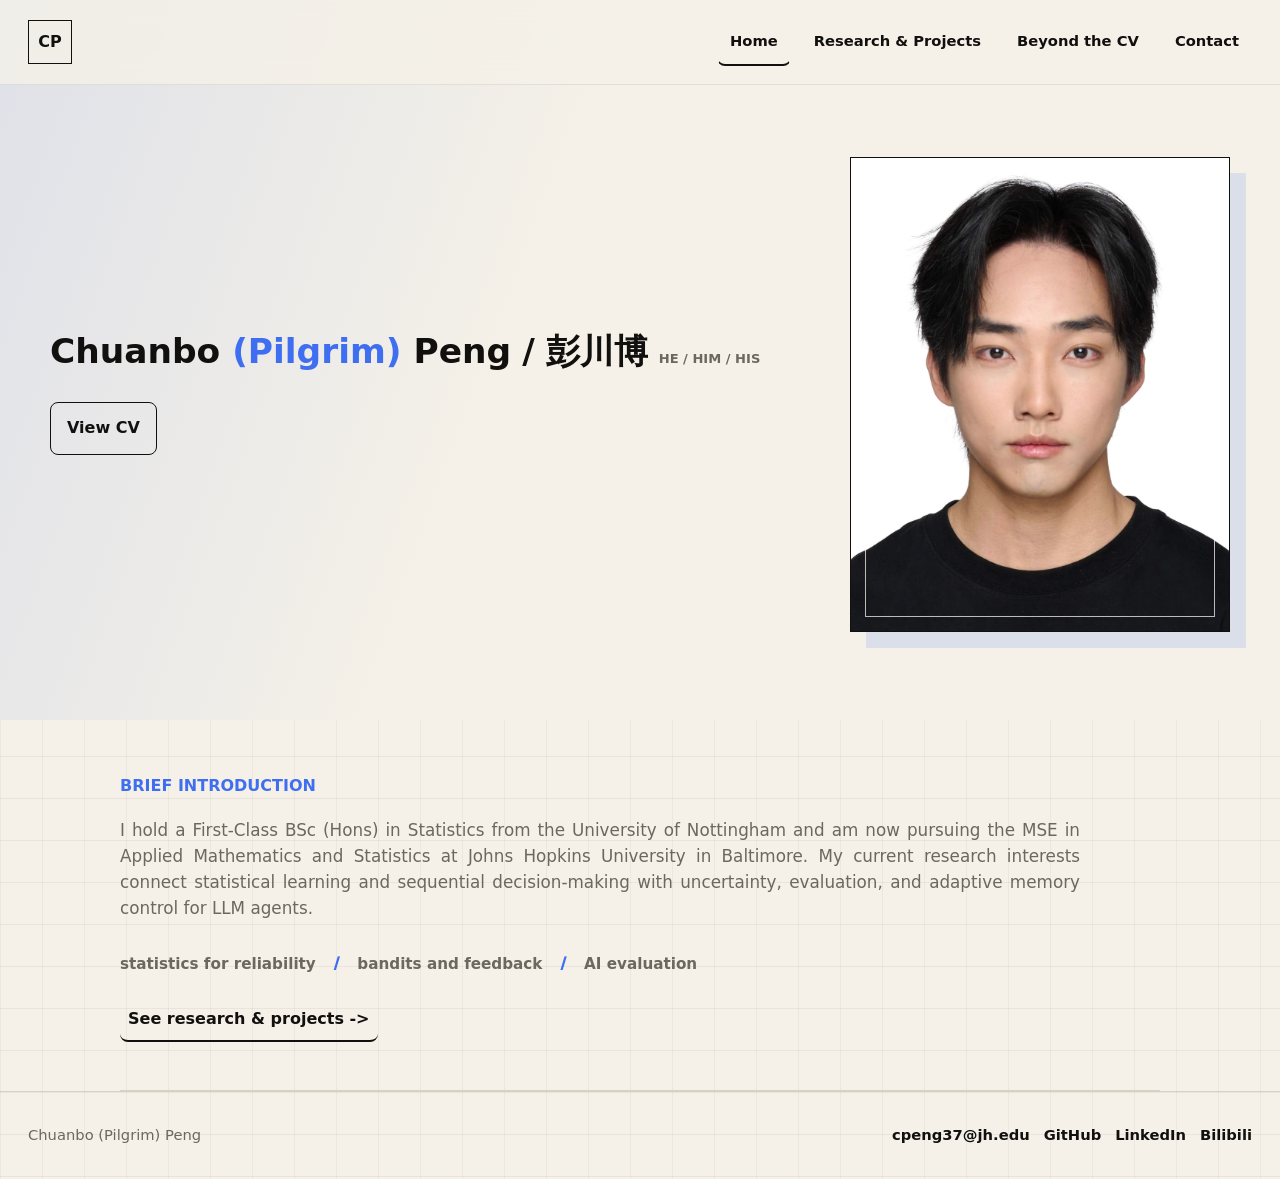
==== commit 3616c909: "Update homepage CV and open it in a new tab" ====
--- a/index.html
+++ b/index.html
@@ -39,10 +39,10 @@
           <div class="hero-actions" aria-label="Primary links">
             <a
               class="button"
-              href="https://drive.google.com/uc?export=download&id=1l9EWPBOtSnb8LkavENVm3x-Zjy_z17Vj"
+              href="assets/cv/Chuanbo_Peng_CV.pdf"
               target="_blank"
               rel="noopener noreferrer"
-              >Download CV</a
+              >View CV</a
             >
           </div>
         </div>
--- a/styles.css
+++ b/styles.css
@@ -1230,6 +1230,45 @@
 .bandit-page .figure-card figcaption {
   min-height: 54px;
   padding: 12px 14px;
+}
+
+.memory-page .project-hero h1 {
+  max-width: 900px;
+  white-space: normal;
+}
+
+.memory-evidence-grid {
+  display: grid;
+  grid-template-columns: repeat(2, minmax(0, 1fr));
+  gap: 14px;
+}
+
+.memory-evidence-card {
+  padding: 22px;
+  border: 1px solid var(--line);
+  border-radius: 8px;
+  background: var(--paper-strong);
+}
+
+.memory-evidence-card > span {
+  display: block;
+  margin-bottom: 18px;
+  color: var(--accent);
+  font-size: 0.78rem;
+  font-weight: 900;
+  text-transform: uppercase;
+}
+
+.memory-evidence-card h2 {
+  margin: 0 0 10px;
+  font-size: 1.25rem;
+  line-height: 1.17;
+}
+
+.memory-evidence-card p {
+  margin: 0;
+  color: var(--muted);
+  font-size: 0.95rem;
 }
 
 .notes-hero {
@@ -2427,6 +2466,10 @@
     min-height: auto;
   }
 
+  .memory-evidence-grid {
+    grid-template-columns: 1fr;
+  }
+
   .bandit-page .metric-strip {
     gap: 8px;
   }
